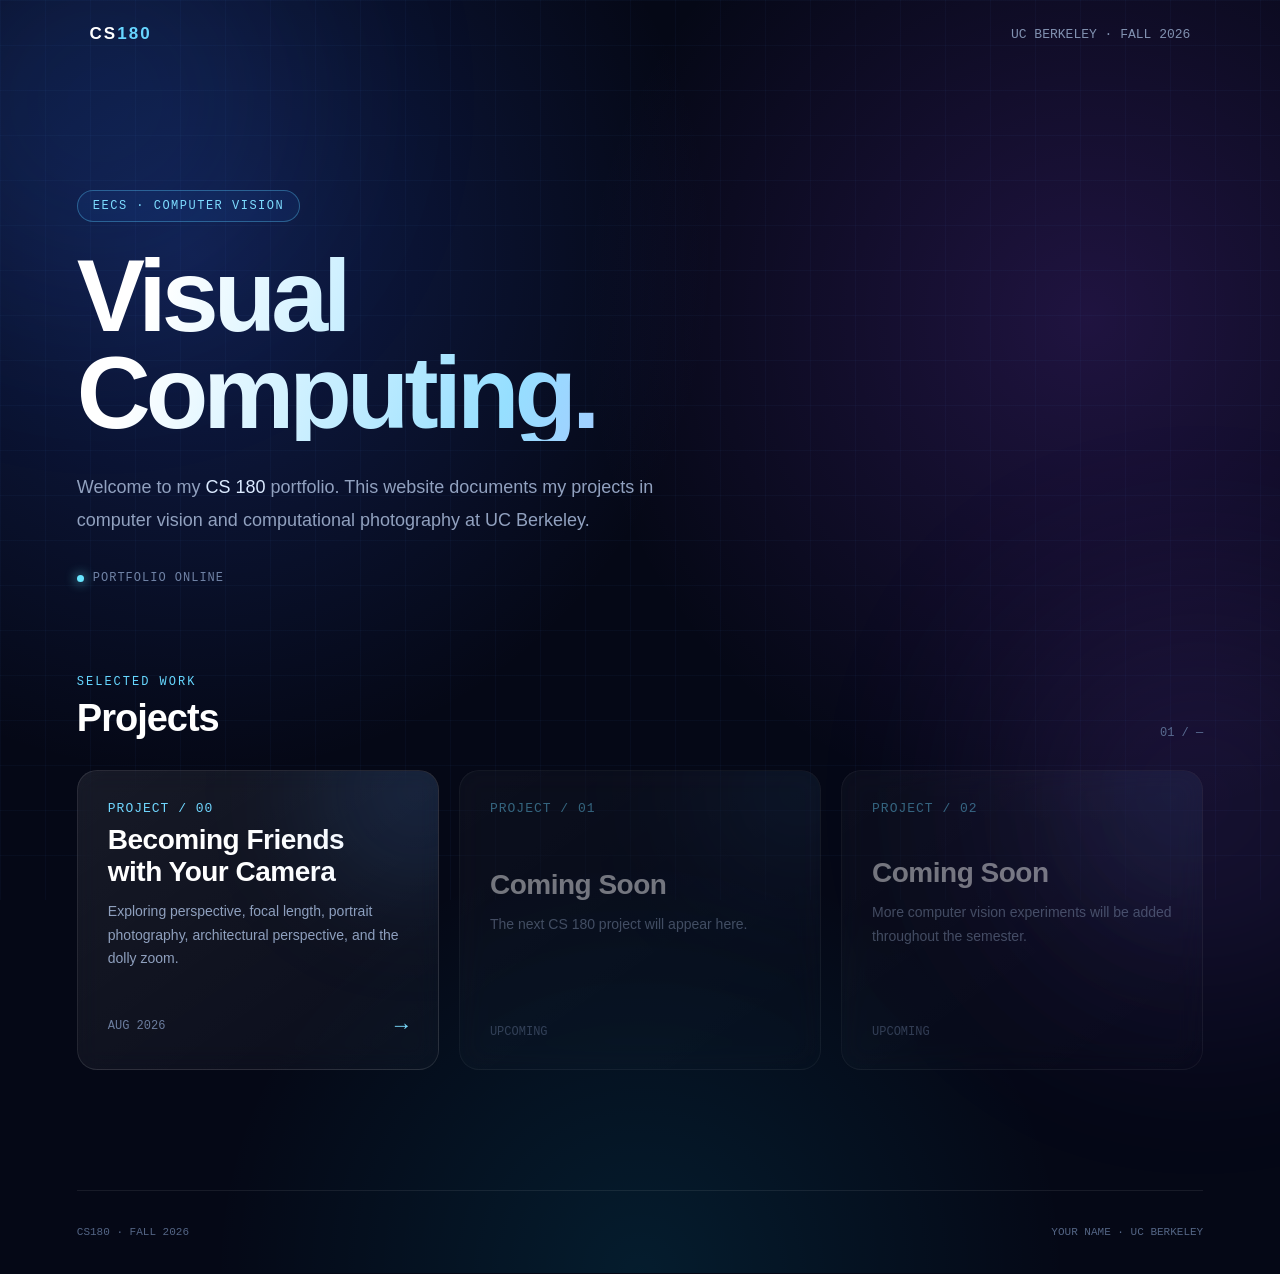
==== index.html @ 59c45356 "Add initial HTML structure for CS180 portfolio This file contains the complete HTML structure for th" ====
<!DOCTYPE html>
<html lang="en">

<head>
    <meta charset="UTF-8">
    <meta name="viewport" content="width=device-width, initial-scale=1.0">

    <title>CS180 Portfolio</title>

    <style>
        /* ===============================
           GLOBAL
        ================================ */

        * {
            margin: 0;
            padding: 0;
            box-sizing: border-box;
        }

        html {
            scroll-behavior: smooth;
        }

        body {
            min-height: 100vh;

            font-family: -apple-system, BlinkMacSystemFont,
                         "Segoe UI", Roboto, Helvetica, Arial, sans-serif;

            color: #ffffff;

            background:
                radial-gradient(
                    circle at 15% 20%,
                    rgba(53, 103, 255, 0.22),
                    transparent 35%
                ),
                radial-gradient(
                    circle at 85% 25%,
                    rgba(151, 71, 255, 0.18),
                    transparent 35%
                ),
                radial-gradient(
                    circle at 50% 100%,
                    rgba(0, 210, 255, 0.10),
                    transparent 30%
                ),
                #050816;

            overflow-x: hidden;
        }


        /* ===============================
           BACKGROUND GRID
        ================================ */

        body::before {
            content: "";

            position: fixed;
            inset: 0;

            background-image:
                linear-gradient(
                    rgba(100, 160, 255, 0.04) 1px,
                    transparent 1px
                ),
                linear-gradient(
                    90deg,
                    rgba(100, 160, 255, 0.04) 1px,
                    transparent 1px
                );

            background-size: 45px 45px;

            pointer-events: none;
            z-index: -2;
        }


        /* ===============================
           GLOW EFFECTS
        ================================ */

        .glow {
            position: fixed;

            width: 400px;
            height: 400px;

            border-radius: 50%;

            filter: blur(110px);

            opacity: 0.13;

            pointer-events: none;

            z-index: -1;
        }

        .glow-one {
            background: #367cff;

            top: -100px;
            left: -100px;

            animation: floatOne 8s ease-in-out infinite;
        }

        .glow-two {
            background: #9a56ff;

            right: -120px;
            bottom: -100px;

            animation: floatTwo 10s ease-in-out infinite;
        }

        @keyframes floatOne {
            0%, 100% {
                transform: translate(0, 0);
            }

            50% {
                transform: translate(60px, 50px);
            }
        }

        @keyframes floatTwo {
            0%, 100% {
                transform: translate(0, 0);
            }

            50% {
                transform: translate(-50px, -40px);
            }
        }


        /* ===============================
           NAVIGATION
        ================================ */

        nav {
            width: 100%;

            display: flex;
            justify-content: space-between;
            align-items: center;

            padding: 24px 7%;

            position: absolute;
            top: 0;
            left: 0;
        }

        .logo {
            font-size: 17px;

            font-weight: 700;

            letter-spacing: 2px;
        }

        .logo span {
            color: #67d6ff;
        }

        .semester {
            color: #8191b0;

            font-family: monospace;

            font-size: 13px;
        }


        /* ===============================
           HERO
        ================================ */

        .hero {
            width: 88%;

            max-width: 1200px;

            min-height: 75vh;

            margin: auto;

            display: flex;
            flex-direction: column;
            justify-content: center;

            padding-top: 100px;
        }

        .course-tag {
            width: fit-content;

            padding: 8px 15px;

            margin-bottom: 25px;

            border-radius: 100px;

            border:
                1px solid rgba(91, 206, 255, 0.35);

            background:
                rgba(43, 133, 255, 0.08);

            color: #7ddcff;

            font-family: monospace;

            font-size: 12px;

            letter-spacing: 1.5px;
        }

        h1 {
            max-width: 900px;

            font-size: clamp(58px, 8vw, 105px);

            line-height: 0.95;

            letter-spacing: -5px;

            margin-bottom: 30px;

            background:
                linear-gradient(
                    110deg,
                    #ffffff 10%,
                    #96dfff 50%,
                    #bfa1ff 90%
                );

            -webkit-background-clip: text;

            background-clip: text;

            color: transparent;
        }

        .hero-description {
            max-width: 650px;

            color: #91a1bf;

            font-size: 18px;

            line-height: 1.8;
        }

        .hero-description strong {
            color: #dbeaff;
            font-weight: 500;
        }


        /* ===============================
           STATUS
        ================================ */

        .status {
            display: flex;

            align-items: center;

            gap: 9px;

            margin-top: 35px;

            font-family: monospace;

            color: #7083a6;

            font-size: 12px;

            letter-spacing: 1px;
        }

        .status-dot {
            width: 7px;
            height: 7px;

            border-radius: 50%;

            background: #68e6ff;

            box-shadow:
                0 0 12px #68e6ff;
        }


        /* ===============================
           PROJECTS
        ================================ */

        .projects {
            width: 88%;

            max-width: 1200px;

            margin: 0 auto 120px;
        }

        .section-header {
            display: flex;

            justify-content: space-between;

            align-items: end;

            margin-bottom: 30px;
        }

        .section-label {
            color: #66d7ff;

            font-family: monospace;

            font-size: 12px;

            letter-spacing: 2px;

            margin-bottom: 8px;
        }

        .section-header h2 {
            font-size: 38px;

            letter-spacing: -1px;
        }

        .section-count {
            color: #596b90;

            font-family: monospace;

            font-size: 12px;
        }


        /* ===============================
           PROJECT CARD
        ================================ */

        .project-grid {
            display: grid;

            grid-template-columns:
                repeat(auto-fit, minmax(280px, 1fr));

            gap: 20px;
        }

        .project-card {
            position: relative;

            min-height: 300px;

            padding: 30px;

            display: flex;
            flex-direction: column;
            justify-content: space-between;

            text-decoration: none;

            color: white;

            border-radius: 20px;

            overflow: hidden;

            background:
                linear-gradient(
                    145deg,
                    rgba(255, 255, 255, 0.075),
                    rgba(255, 255, 255, 0.025)
                );

            border:
                1px solid rgba(255, 255, 255, 0.10);

            backdrop-filter: blur(12px);

            -webkit-backdrop-filter: blur(12px);

            transition:
                transform 0.35s ease,
                border-color 0.35s ease,
                box-shadow 0.35s ease;
        }

        .project-card::before {
            content: "";

            position: absolute;

            width: 200px;
            height: 200px;

            border-radius: 50%;

            background:
                rgba(74, 157, 255, 0.15);

            filter: blur(60px);

            top: -80px;
            right: -80px;

            transition: 0.4s;
        }

        .project-card:hover {
            transform: translateY(-8px);

            border-color:
                rgba(99, 212, 255, 0.45);

            box-shadow:
                0 25px 70px
                rgba(0, 78, 180, 0.18);
        }

        .project-card:hover::before {
            background:
                rgba(132, 93, 255, 0.22);
        }

        .project-number {
            font-family: monospace;

            color: #70d7ff;

            font-size: 13px;

            letter-spacing: 1px;
        }

        .project-content h3 {
            font-size: 28px;

            margin-bottom: 12px;

            letter-spacing: -0.5px;
        }

        .project-content p {
            color: #8fa0be;

            line-height: 1.7;

            font-size: 14px;
        }

        .project-footer {
            display: flex;

            justify-content: space-between;

            align-items: center;

            margin-top: 35px;

            font-family: monospace;

            font-size: 12px;

            color: #6b7d9e;
        }

        .arrow {
            color: #7bddff;

            font-size: 22px;

            transition: transform 0.3s ease;
        }

        .project-card:hover .arrow {
            transform: translateX(6px);
        }


        /* ===============================
           COMING SOON CARD
        ================================ */

        .coming-soon {
            opacity: 0.45;

            cursor: default;
        }

        .coming-soon:hover {
            transform: none;

            border-color:
                rgba(255,255,255,0.10);

            box-shadow: none;
        }


        /* ===============================
           FOOTER
        ================================ */

        footer {
            width: 88%;

            max-width: 1200px;

            margin: auto;

            padding: 35px 0;

            border-top:
                1px solid rgba(255,255,255,0.08);

            display: flex;

            justify-content: space-between;

            color: #546585;

            font-family: monospace;

            font-size: 11px;
        }


        /* ===============================
           RESPONSIVE
        ================================ */

        @media (max-width: 700px) {

            h1 {
                letter-spacing: -3px;
            }

            .hero {
                min-height: 70vh;
            }

            .semester {
                display: none;
            }

            .section-header {
                align-items: flex-start;

                flex-direction: column;

                gap: 10px;
            }

            footer {
                flex-direction: column;

                gap: 8px;
            }
        }

    </style>
</head>


<body>


    <!-- Background glow -->

    <div class="glow glow-one"></div>
    <div class="glow glow-two"></div>


    <!-- Navigation -->

    <nav>

        <div class="logo">
            CS<span>180</span>
        </div>

        <div class="semester">
            UC BERKELEY · FALL 2026
        </div>

    </nav>



    <!-- Hero -->

    <section class="hero">

        <div class="course-tag">
            EECS · COMPUTER VISION
        </div>

        <h1>
            Visual<br>
            Computing.
        </h1>

        <p class="hero-description">

            Welcome to my <strong>CS 180</strong> portfolio.

            This website documents my projects in
            computer vision and computational photography
            at UC Berkeley.

        </p>

        <div class="status">

            <span class="status-dot"></span>

            PORTFOLIO ONLINE

        </div>

    </section>



    <!-- Projects -->

    <section class="projects">

        <div class="section-header">

            <div>

                <div class="section-label">
                    SELECTED WORK
                </div>

                <h2>
                    Projects
                </h2>

            </div>

            <div class="section-count">
                01 / —
            </div>

        </div>


        <div class="project-grid">


            <!-- PROJECT 0 -->

            <a class="project-card"
               href="./0/index.html">

                <div class="project-number">
                    PROJECT / 00
                </div>

                <div class="project-content">

                    <h3>
                        Becoming Friends<br>
                        with Your Camera
                    </h3>

                    <p>
                        Exploring perspective, focal length,
                        portrait photography, architectural
                        perspective, and the dolly zoom.
                    </p>

                </div>

                <div class="project-footer">

                    <span>
                        AUG 2026
                    </span>

                    <span class="arrow">
                        →
                    </span>

                </div>

            </a>


            <!-- FUTURE PROJECT -->

            <div class="project-card coming-soon">

                <div class="project-number">
                    PROJECT / 01
                </div>

                <div class="project-content">

                    <h3>
                        Coming Soon
                    </h3>

                    <p>
                        The next CS 180 project will appear here.
                    </p>

                </div>

                <div class="project-footer">

                    <span>
                        UPCOMING
                    </span>

                </div>

            </div>


            <!-- FUTURE PROJECT -->

            <div class="project-card coming-soon">

                <div class="project-number">
                    PROJECT / 02
                </div>

                <div class="project-content">

                    <h3>
                        Coming Soon
                    </h3>

                    <p>
                        More computer vision experiments
                        will be added throughout the semester.
                    </p>

                </div>

                <div class="project-footer">

                    <span>
                        UPCOMING
                    </span>

                </div>

            </div>


        </div>

    </section>



    <!-- Footer -->

    <footer>

        <span>
            CS180 · FALL 2026
        </span>

        <span>
            YOUR NAME · UC BERKELEY
        </span>

    </footer>


</body>

</html>
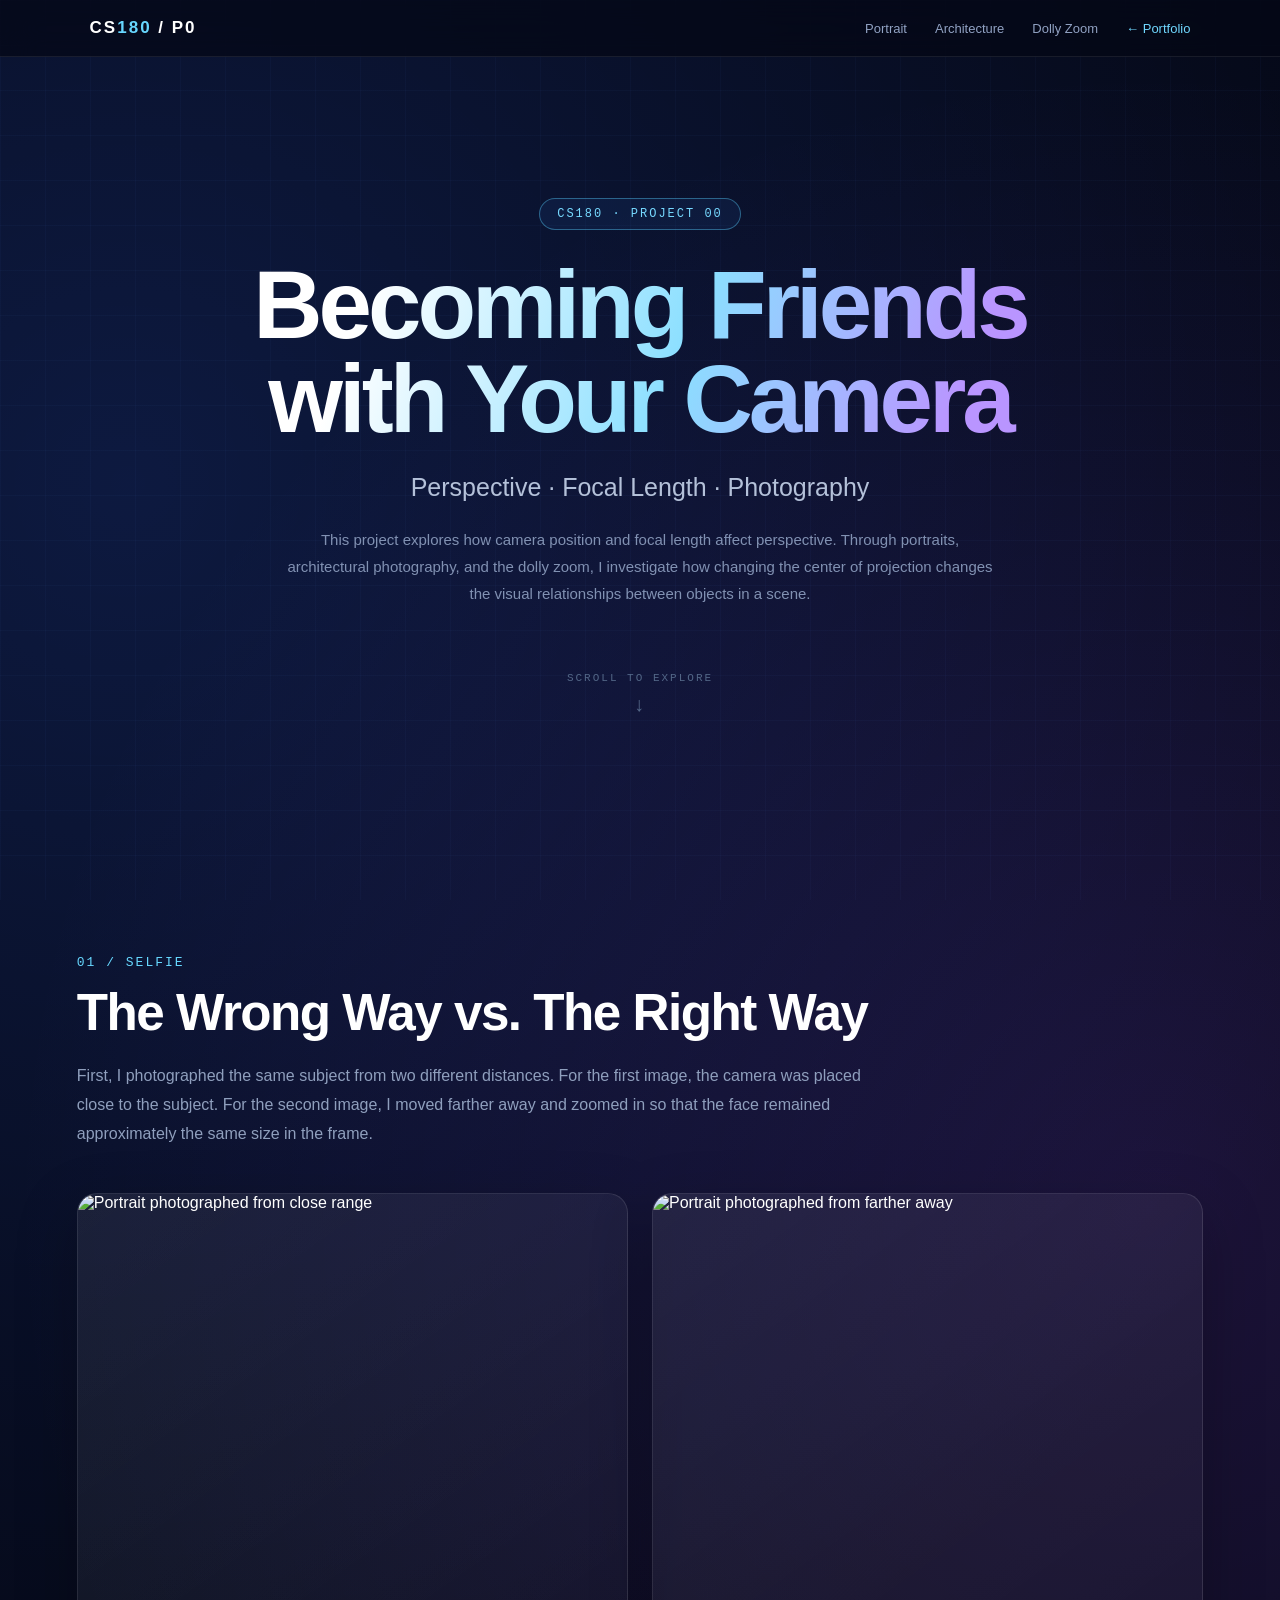
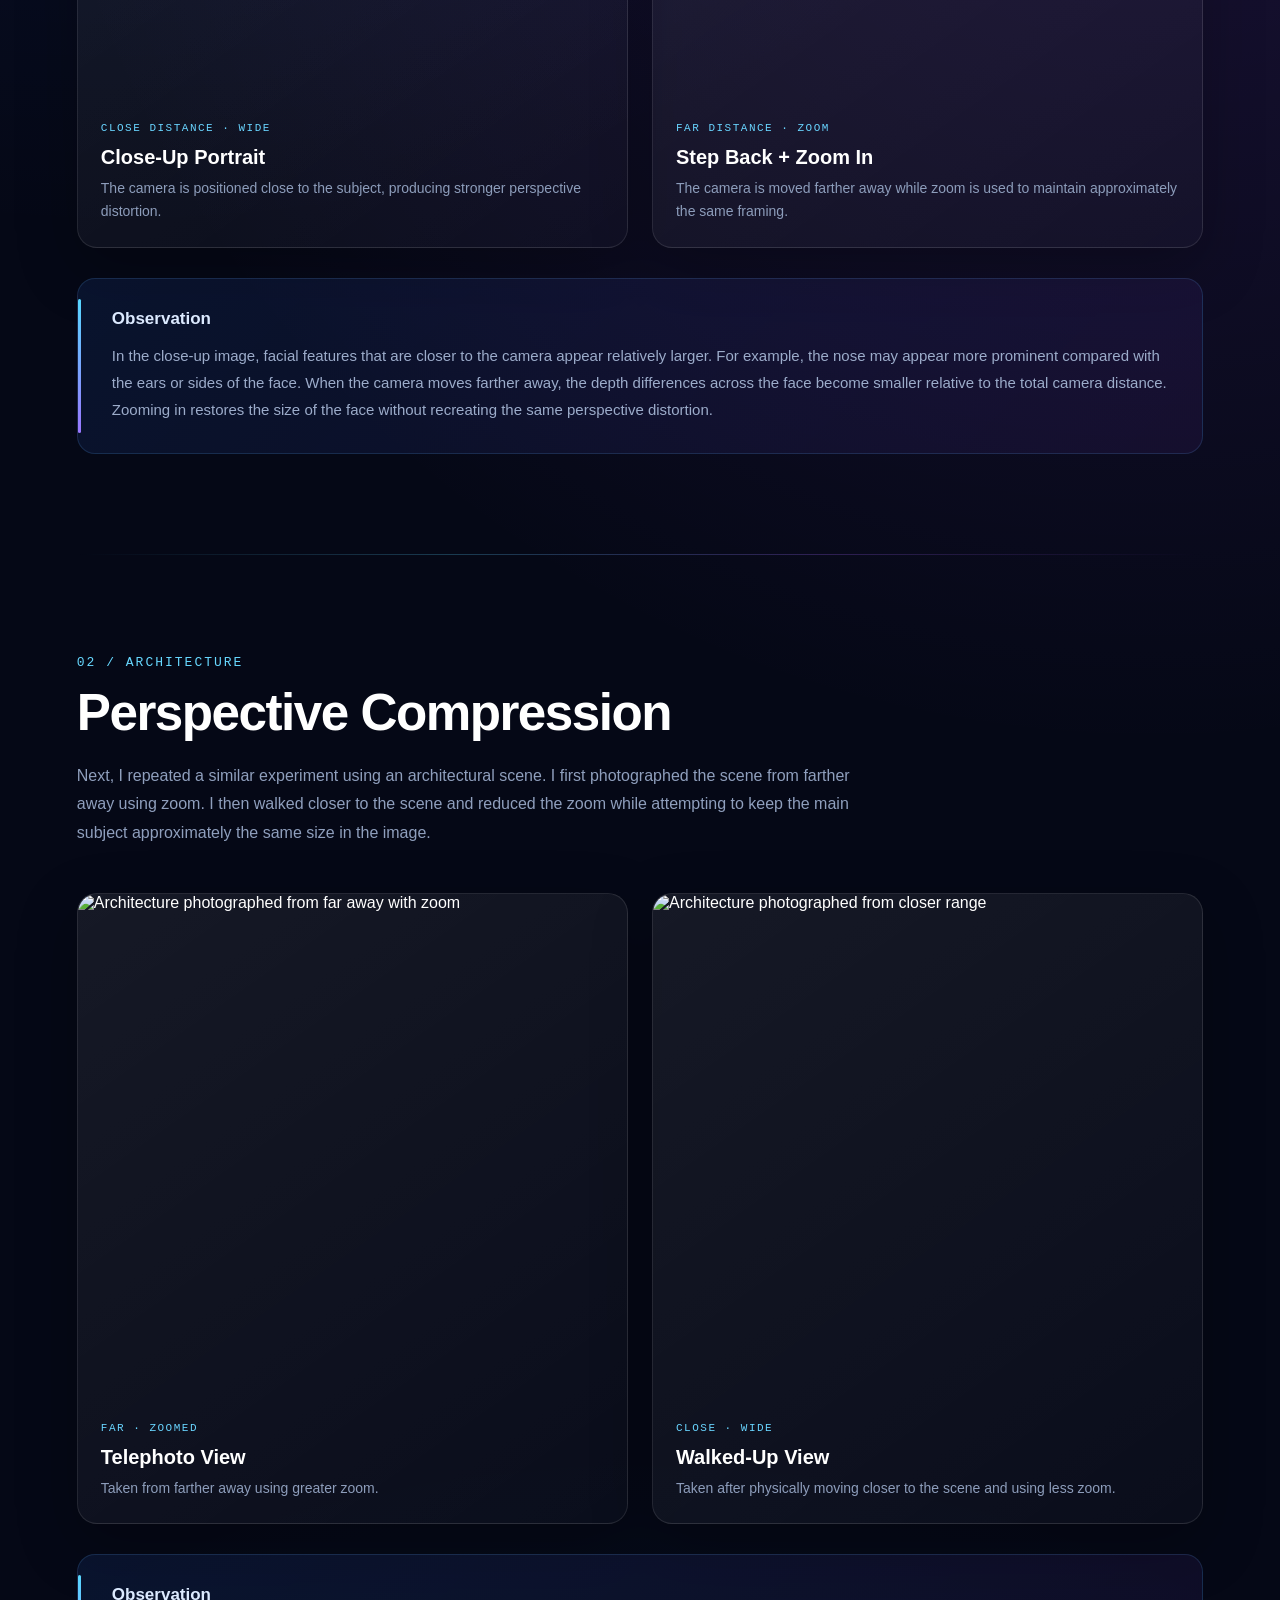
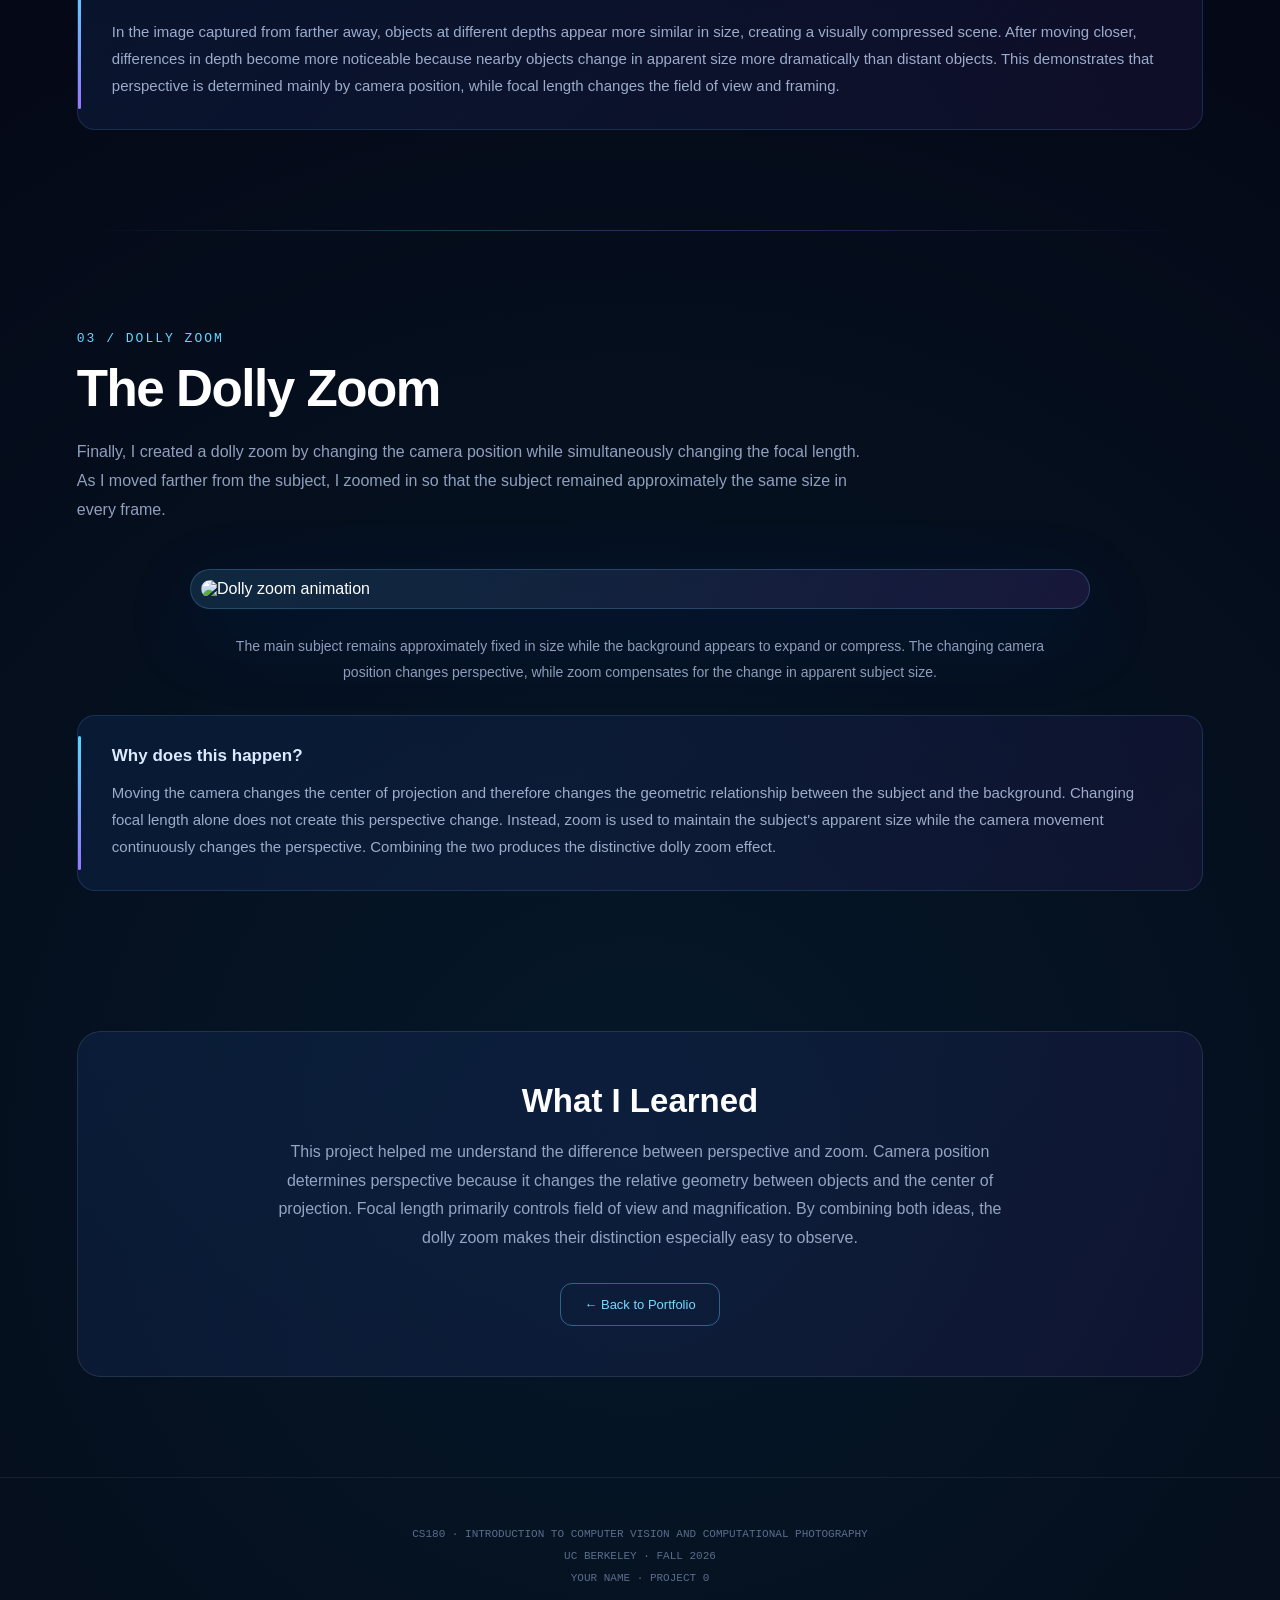
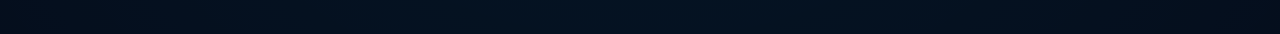
==== commit 10d8dafa: "Refactor index.html for improved layout and styles Updated the title and adjusted styles for navigat" ====
--- a/index.html
+++ b/index.html
@@ -4,14 +4,9 @@
 <head>
     <meta charset="UTF-8">
     <meta name="viewport" content="width=device-width, initial-scale=1.0">
-
-    <title>CS180 Portfolio</title>
+    <title>Project 0 | CS180</title>
 
     <style>
-        /* ===============================
-           GLOBAL
-        ================================ */
-
         * {
             margin: 0;
             padding: 0;
@@ -23,772 +18,1049 @@
         }
 
         body {
-            min-height: 100vh;
-
             font-family: -apple-system, BlinkMacSystemFont,
                          "Segoe UI", Roboto, Helvetica, Arial, sans-serif;
-
             color: #ffffff;
-
             background:
                 radial-gradient(
-                    circle at 15% 20%,
-                    rgba(53, 103, 255, 0.22),
-                    transparent 35%
+                    circle at 10% 10%,
+                    rgba(50, 105, 255, 0.18),
+                    transparent 30%
                 ),
                 radial-gradient(
-                    circle at 85% 25%,
-                    rgba(151, 71, 255, 0.18),
-                    transparent 35%
+                    circle at 90% 25%,
+                    rgba(160, 80, 255, 0.15),
+                    transparent 30%
                 ),
                 radial-gradient(
-                    circle at 50% 100%,
-                    rgba(0, 210, 255, 0.10),
+                    circle at 50% 90%,
+                    rgba(0, 210, 255, 0.08),
                     transparent 30%
                 ),
                 #050816;
-
+            min-height: 100vh;
             overflow-x: hidden;
         }
-
-
-        /* ===============================
-           BACKGROUND GRID
-        ================================ */
 
         body::before {
             content: "";
-
             position: fixed;
             inset: 0;
-
             background-image:
                 linear-gradient(
-                    rgba(100, 160, 255, 0.04) 1px,
+                    rgba(100, 150, 255, 0.035) 1px,
                     transparent 1px
                 ),
                 linear-gradient(
                     90deg,
-                    rgba(100, 160, 255, 0.04) 1px,
+                    rgba(100, 150, 255, 0.035) 1px,
                     transparent 1px
                 );
-
             background-size: 45px 45px;
-
             pointer-events: none;
-            z-index: -2;
-        }
-
-
-        /* ===============================
-           GLOW EFFECTS
-        ================================ */
-
-        .glow {
+            z-index: -1;
+        }
+
+        nav {
             position: fixed;
-
-            width: 400px;
-            height: 400px;
-
-            border-radius: 50%;
-
-            filter: blur(110px);
-
-            opacity: 0.13;
-
-            pointer-events: none;
-
-            z-index: -1;
-        }
-
-        .glow-one {
-            background: #367cff;
-
-            top: -100px;
-            left: -100px;
-
-            animation: floatOne 8s ease-in-out infinite;
-        }
-
-        .glow-two {
-            background: #9a56ff;
-
-            right: -120px;
-            bottom: -100px;
-
-            animation: floatTwo 10s ease-in-out infinite;
-        }
-
-        @keyframes floatOne {
-            0%, 100% {
-                transform: translate(0, 0);
-            }
-
-            50% {
-                transform: translate(60px, 50px);
-            }
-        }
-
-        @keyframes floatTwo {
-            0%, 100% {
-                transform: translate(0, 0);
-            }
-
-            50% {
-                transform: translate(-50px, -40px);
-            }
-        }
-
-
-        /* ===============================
-           NAVIGATION
-        ================================ */
-
-        nav {
+            top: 0;
+            left: 0;
             width: 100%;
-
+            padding: 18px 7%;
             display: flex;
             justify-content: space-between;
             align-items: center;
-
-            padding: 24px 7%;
-
-            position: absolute;
-            top: 0;
-            left: 0;
+            background: rgba(5, 8, 22, 0.72);
+            backdrop-filter: blur(18px);
+            -webkit-backdrop-filter: blur(18px);
+            border-bottom: 1px solid rgba(255, 255, 255, 0.08);
+            z-index: 1000;
         }
 
         .logo {
+            font-weight: 700;
             font-size: 17px;
-
-            font-weight: 700;
-
             letter-spacing: 2px;
         }
 
         .logo span {
-            color: #67d6ff;
-        }
-
-        .semester {
-            color: #8191b0;
-
+            color: #67d7ff;
+        }
+
+        nav ul {
+            list-style: none;
+            display: flex;
+            gap: 28px;
+        }
+
+        nav a {
+            text-decoration: none;
+            color: #91a2c3;
+            font-size: 13px;
+            transition: 0.3s;
+        }
+
+        nav a:hover {
+            color: #ffffff;
+            text-shadow: 0 0 10px rgba(100, 210, 255, 0.8);
+        }
+
+        .home-link {
+            color: #70d8ff !important;
+        }
+
+        .hero {
+            min-height: 95vh;
+            display: flex;
+            justify-content: center;
+            align-items: center;
+            text-align: center;
+            padding: 130px 25px 70px;
+        }
+
+        .hero-content {
+            max-width: 950px;
+        }
+
+        .project-tag {
+            display: inline-block;
+            padding: 8px 17px;
+            margin-bottom: 28px;
+            border: 1px solid rgba(90, 210, 255, 0.4);
+            border-radius: 100px;
+            background: rgba(60, 140, 255, 0.08);
+            color: #77d9ff;
             font-family: monospace;
-
-            font-size: 13px;
-        }
-
-
-        /* ===============================
-           HERO
-        ================================ */
-
-        .hero {
-            width: 88%;
-
-            max-width: 1200px;
-
-            min-height: 75vh;
-
-            margin: auto;
-
-            display: flex;
-            flex-direction: column;
-            justify-content: center;
-
-            padding-top: 100px;
-        }
-
-        .course-tag {
-            width: fit-content;
-
-            padding: 8px 15px;
-
-            margin-bottom: 25px;
-
-            border-radius: 100px;
-
-            border:
-                1px solid rgba(91, 206, 255, 0.35);
-
-            background:
-                rgba(43, 133, 255, 0.08);
-
-            color: #7ddcff;
-
-            font-family: monospace;
-
             font-size: 12px;
-
-            letter-spacing: 1.5px;
-        }
-
-        h1 {
-            max-width: 900px;
-
-            font-size: clamp(58px, 8vw, 105px);
-
-            line-height: 0.95;
-
-            letter-spacing: -5px;
-
-            margin-bottom: 30px;
-
+            letter-spacing: 2px;
+        }
+
+        .hero h1 {
+            font-size: clamp(50px, 7.5vw, 100px);
+            line-height: 0.98;
+            letter-spacing: -4px;
+            margin-bottom: 27px;
             background:
                 linear-gradient(
                     110deg,
-                    #ffffff 10%,
-                    #96dfff 50%,
-                    #bfa1ff 90%
+                    #ffffff 15%,
+                    #8bdfff 55%,
+                    #b995ff 90%
                 );
-
             -webkit-background-clip: text;
-
             background-clip: text;
-
             color: transparent;
         }
 
+        .hero-subtitle {
+            font-size: clamp(18px, 2vw, 25px);
+            color: #b4c1d9;
+            margin-bottom: 24px;
+        }
+
         .hero-description {
-            max-width: 650px;
-
-            color: #91a1bf;
-
-            font-size: 18px;
-
+            max-width: 720px;
+            margin: auto;
+            color: #8191b2;
             line-height: 1.8;
-        }
-
-        .hero-description strong {
-            color: #dbeaff;
-            font-weight: 500;
-        }
-
-
-        /* ===============================
-           STATUS
-        ================================ */
-
-        .status {
-            display: flex;
-
-            align-items: center;
-
-            gap: 9px;
-
-            margin-top: 35px;
-
+            font-size: 15px;
+        }
+
+        .scroll {
+            margin-top: 65px;
             font-family: monospace;
-
-            color: #7083a6;
-
-            font-size: 12px;
-
-            letter-spacing: 1px;
-        }
-
-        .status-dot {
-            width: 7px;
-            height: 7px;
-
-            border-radius: 50%;
-
-            background: #68e6ff;
-
-            box-shadow:
-                0 0 12px #68e6ff;
-        }
-
-
-        /* ===============================
-           PROJECTS
-        ================================ */
-
-        .projects {
+            font-size: 11px;
+            letter-spacing: 2px;
+            color: #536787;
+        }
+
+        .scroll-arrow {
+            margin-top: 10px;
+            font-size: 20px;
+            animation: bounce 1.8s infinite;
+        }
+
+        @keyframes bounce {
+            0%,
+            100% {
+                transform: translateY(0);
+            }
+
+            50% {
+                transform: translateY(8px);
+            }
+        }
+
+        main {
             width: 88%;
-
             max-width: 1200px;
-
-            margin: 0 auto 120px;
-        }
-
-        .section-header {
-            display: flex;
-
-            justify-content: space-between;
-
-            align-items: end;
-
-            margin-bottom: 30px;
-        }
-
-        .section-label {
-            color: #66d7ff;
-
+            margin: auto;
+        }
+
+        .part {
+            padding: 100px 0;
+        }
+
+        .part-number {
             font-family: monospace;
-
-            font-size: 12px;
-
+            color: #67d8ff;
+            font-size: 13px;
             letter-spacing: 2px;
-
-            margin-bottom: 8px;
-        }
-
-        .section-header h2 {
-            font-size: 38px;
-
-            letter-spacing: -1px;
-        }
-
-        .section-count {
-            color: #596b90;
-
-            font-family: monospace;
-
-            font-size: 12px;
-        }
-
-
-        /* ===============================
-           PROJECT CARD
-        ================================ */
-
-        .project-grid {
+            margin-bottom: 13px;
+        }
+
+        .part-title {
+            font-size: clamp(35px, 4vw, 52px);
+            letter-spacing: -1.5px;
+            margin-bottom: 20px;
+        }
+
+        .part-description {
+            max-width: 800px;
+            color: #8f9fbd;
+            line-height: 1.8;
+            margin-bottom: 45px;
+        }
+
+        .photo-grid {
             display: grid;
-
-            grid-template-columns:
-                repeat(auto-fit, minmax(280px, 1fr));
-
-            gap: 20px;
-        }
-
-        .project-card {
-            position: relative;
-
-            min-height: 300px;
-
-            padding: 30px;
-
-            display: flex;
-            flex-direction: column;
-            justify-content: space-between;
-
-            text-decoration: none;
-
-            color: white;
-
+            grid-template-columns: repeat(2, 1fr);
+            gap: 24px;
+        }
+
+        .photo-card {
             border-radius: 20px;
-
             overflow: hidden;
-
             background:
                 linear-gradient(
                     145deg,
-                    rgba(255, 255, 255, 0.075),
+                    rgba(255, 255, 255, 0.07),
                     rgba(255, 255, 255, 0.025)
                 );
-
-            border:
-                1px solid rgba(255, 255, 255, 0.10);
-
-            backdrop-filter: blur(12px);
-
-            -webkit-backdrop-filter: blur(12px);
-
+            border: 1px solid rgba(255, 255, 255, 0.1);
+            box-shadow: 0 20px 60px rgba(0, 0, 0, 0.25);
             transition:
                 transform 0.35s ease,
                 border-color 0.35s ease,
                 box-shadow 0.35s ease;
         }
 
-        .project-card::before {
+        .photo-card:hover {
+            transform: translateY(-7px);
+            border-color: rgba(90, 210, 255, 0.4);
+            box-shadow: 0 25px 70px rgba(30, 100, 220, 0.15);
+        }
+
+        .photo-card img {
+            display: block;
+            width: 100%;
+            height: 500px;
+            object-fit: cover;
+            transition: transform 0.45s ease;
+        }
+
+        .photo-card:hover img {
+            transform: scale(1.02);
+        }
+
+        .photo-info {
+            padding: 23px;
+        }
+
+        .photo-tag {
+            color: #69d5ff;
+            font-family: monospace;
+            font-size: 11px;
+            letter-spacing: 1.5px;
+        }
+
+        .photo-info h3 {
+            margin: 11px 0 8px;
+            font-size: 20px;
+        }
+
+        .photo-info p {
+            color: #8d9dbb;
+            font-size: 14px;
+            line-height: 1.65;
+        }
+
+        .observation {
+            position: relative;
+            margin-top: 30px;
+            padding: 30px 34px;
+            border-radius: 18px;
+            overflow: hidden;
+            background:
+                linear-gradient(
+                    135deg,
+                    rgba(44, 120, 255, 0.10),
+                    rgba(157, 70, 255, 0.07)
+                );
+            border: 1px solid rgba(100, 180, 255, 0.16);
+        }
+
+        .observation::before {
             content: "";
-
             position: absolute;
-
-            width: 200px;
-            height: 200px;
-
-            border-radius: 50%;
-
+            left: 0;
+            top: 20px;
+            bottom: 20px;
+            width: 3px;
+            border-radius: 4px;
             background:
-                rgba(74, 157, 255, 0.15);
-
-            filter: blur(60px);
-
-            top: -80px;
-            right: -80px;
-
-            transition: 0.4s;
-        }
-
-        .project-card:hover {
-            transform: translateY(-8px);
-
-            border-color:
-                rgba(99, 212, 255, 0.45);
-
-            box-shadow:
-                0 25px 70px
-                rgba(0, 78, 180, 0.18);
-        }
-
-        .project-card:hover::before {
+                linear-gradient(
+                    #57d8ff,
+                    #9a76ff
+                );
+        }
+
+        .observation h3 {
+            font-size: 17px;
+            margin-bottom: 13px;
+            color: #dceaff;
+        }
+
+        .observation p {
+            color: #9cacca;
+            font-size: 15px;
+            line-height: 1.8;
+        }
+
+        .dolly-wrapper {
+            max-width: 900px;
+            margin: auto;
+            padding: 10px;
+            border-radius: 24px;
             background:
-                rgba(132, 93, 255, 0.22);
-        }
-
-        .project-number {
+                linear-gradient(
+                    135deg,
+                    rgba(70, 190, 255, 0.15),
+                    rgba(160, 80, 255, 0.12)
+                );
+            border: 1px solid rgba(110, 200, 255, 0.22);
+            box-shadow: 0 25px 80px rgba(0, 70, 180, 0.15);
+        }
+
+        .dolly-wrapper img {
+            display: block;
+            width: 100%;
+            border-radius: 16px;
+        }
+
+        .dolly-caption {
+            max-width: 850px;
+            margin: 25px auto 0;
+            text-align: center;
+            color: #8d9dbb;
+            font-size: 14px;
+            line-height: 1.8;
+        }
+
+        .divider {
+            height: 1px;
+            width: 100%;
+            background:
+                linear-gradient(
+                    90deg,
+                    transparent,
+                    rgba(90, 210, 255, 0.25),
+                    rgba(160, 100, 255, 0.25),
+                    transparent
+                );
+        }
+
+        .final-card {
+            margin: 40px 0 100px;
+            padding: 50px;
+            border-radius: 24px;
+            text-align: center;
+            background:
+                linear-gradient(
+                    135deg,
+                    rgba(50, 120, 255, 0.1),
+                    rgba(140, 70, 255, 0.08)
+                );
+            border: 1px solid rgba(255, 255, 255, 0.1);
+        }
+
+        .final-card h2 {
+            font-size: 33px;
+            margin-bottom: 18px;
+        }
+
+        .final-card p {
+            max-width: 760px;
+            margin: auto;
+            color: #94a4c2;
+            line-height: 1.8;
+        }
+
+        .back-button {
+            display: inline-block;
+            margin-top: 30px;
+            padding: 13px 23px;
+            border-radius: 12px;
+            border: 1px solid rgba(100, 210, 255, 0.4);
+            color: #76d9ff;
+            text-decoration: none;
+            font-size: 13px;
+            transition: 0.3s;
+        }
+
+        .back-button:hover {
+            color: #050816;
+            background: #76d9ff;
+            box-shadow: 0 0 30px rgba(100, 210, 255, 0.35);
+        }
+
+        footer {
+            padding: 45px 20px;
+            text-align: center;
+            border-top: 1px solid rgba(255, 255, 255, 0.07);
+            color: #5c6c8c;
             font-family: monospace;
-
-            color: #70d7ff;
-
-            font-size: 13px;
-
-            letter-spacing: 1px;
-        }
-
-        .project-content h3 {
-            font-size: 28px;
-
-            margin-bottom: 12px;
-
-            letter-spacing: -0.5px;
-        }
-
-        .project-content p {
-            color: #8fa0be;
-
-            line-height: 1.7;
-
-            font-size: 14px;
-        }
-
-        .project-footer {
-            display: flex;
-
-            justify-content: space-between;
-
-            align-items: center;
-
-            margin-top: 35px;
-
-            font-family: monospace;
-
-            font-size: 12px;
-
-            color: #6b7d9e;
-        }
-
-        .arrow {
-            color: #7bddff;
-
-            font-size: 22px;
-
-            transition: transform 0.3s ease;
-        }
-
-        .project-card:hover .arrow {
-            transform: translateX(6px);
-        }
-
-
-        /* ===============================
-           COMING SOON CARD
-        ================================ */
-
-        .coming-soon {
-            opacity: 0.45;
-
-            cursor: default;
-        }
-
-        .coming-soon:hover {
-            transform: none;
-
-            border-color:
-                rgba(255,255,255,0.10);
-
-            box-shadow: none;
-        }
-
-
-        /* ===============================
-           FOOTER
-        ================================ */
-
-        footer {
-            width: 88%;
-
-            max-width: 1200px;
-
-            margin: auto;
-
-            padding: 35px 0;
-
-            border-top:
-                1px solid rgba(255,255,255,0.08);
-
-            display: flex;
-
-            justify-content: space-between;
-
-            color: #546585;
-
-            font-family: monospace;
-
             font-size: 11px;
-        }
-
-
-        /* ===============================
-           RESPONSIVE
-        ================================ */
-
-        @media (max-width: 700px) {
-
-            h1 {
-                letter-spacing: -3px;
+            line-height: 2;
+        }
+
+        @media (max-width: 760px) {
+            nav ul {
+                display: none;
+            }
+
+            .photo-grid {
+                grid-template-columns: 1fr;
+            }
+
+            .photo-card img {
+                height: auto;
+            }
+
+            .hero h1 {
+                letter-spacing: -2px;
+            }
+
+            main {
+                width: 91%;
+            }
+
+            .part {
+                padding: 75px 0;
+            }
+
+            .final-card {
+                padding: 35px 22px;
+            }
+        }
+
+        @media print {
+
+            @page {
+                size: Letter;
+                margin: 0.55in;
+            }
+
+            html,
+            body {
+                background: white !important;
+                color: black !important;
+                width: 100% !important;
+                height: auto !important;
+                overflow: visible !important;
+            }
+
+            body::before {
+                display: none !important;
+            }
+
+            img {
+                display: block !important;
+                visibility: visible !important;
+                opacity: 1 !important;
+                width: 100% !important;
+                max-width: 100% !important;
+                height: auto !important;
+                object-fit: contain !important;
+                break-inside: avoid !important;
+                page-break-inside: avoid !important;
+            }
+
+            nav,
+            .scroll,
+            .back-button {
+                display: none !important;
             }
 
             .hero {
-                min-height: 70vh;
-            }
-
-            .semester {
-                display: none;
-            }
-
-            .section-header {
-                align-items: flex-start;
-
-                flex-direction: column;
-
-                gap: 10px;
+                min-height: auto !important;
+                padding: 30px 10px 40px !important;
+                break-after: avoid !important;
+                page-break-after: avoid !important;
+            }
+
+            .hero h1 {
+                color: black !important;
+                background: none !important;
+                -webkit-background-clip: initial !important;
+                background-clip: initial !important;
+                -webkit-text-fill-color: black !important;
+                font-size: 46px !important;
+                line-height: 1.05 !important;
+                letter-spacing: -2px !important;
+            }
+
+            .project-tag {
+                color: #333 !important;
+                background: white !important;
+                border: 1px solid #bbb !important;
+            }
+
+            .hero-subtitle {
+                color: #333 !important;
+            }
+
+            .hero-description {
+                color: #444 !important;
+            }
+
+            main {
+                width: 100% !important;
+                max-width: none !important;
+                margin: 0 !important;
+            }
+
+            .part {
+                padding: 35px 0 !important;
+            }
+
+            .part-number {
+                color: #245b8f !important;
+            }
+
+            .part-title {
+                color: black !important;
+                font-size: 30px !important;
+                break-after: avoid !important;
+                page-break-after: avoid !important;
+            }
+
+            .part-description {
+                color: #333 !important;
+                margin-bottom: 24px !important;
+            }
+
+            .photo-grid {
+                display: block !important;
+                width: 100% !important;
+            }
+
+            .photo-card {
+                display: block !important;
+                width: 100% !important;
+                margin: 0 0 30px !important;
+                background: white !important;
+                border: 1px solid #ccc !important;
+                box-shadow: none !important;
+                overflow: visible !important;
+                transform: none !important;
+                break-inside: avoid !important;
+                page-break-inside: avoid !important;
+            }
+
+            .photo-card:hover {
+                transform: none !important;
+                box-shadow: none !important;
+            }
+
+            .photo-card img {
+                display: block !important;
+                width: 100% !important;
+                max-width: 100% !important;
+                height: auto !important;
+                object-fit: contain !important;
+                transform: none !important;
+                visibility: visible !important;
+                opacity: 1 !important;
+                break-inside: avoid !important;
+                page-break-inside: avoid !important;
+            }
+
+            .photo-info {
+                padding: 16px 18px !important;
+            }
+
+            .photo-tag {
+                color: #245b8f !important;
+            }
+
+            .photo-info h3 {
+                color: black !important;
+            }
+
+            .photo-info p {
+                color: #333 !important;
+            }
+
+            .observation {
+                display: block !important;
+                background: white !important;
+                border: 1px solid #ccc !important;
+                box-shadow: none !important;
+                overflow: visible !important;
+                margin-top: 20px !important;
+                break-inside: avoid !important;
+                page-break-inside: avoid !important;
+            }
+
+            .observation::before {
+                display: none !important;
+            }
+
+            .observation h3 {
+                color: black !important;
+            }
+
+            .observation p {
+                color: #333 !important;
+            }
+
+            .dolly-wrapper {
+                display: block !important;
+                width: 100% !important;
+                max-width: 100% !important;
+                background: white !important;
+                border: 1px solid #ccc !important;
+                box-shadow: none !important;
+                overflow: visible !important;
+                padding: 5px !important;
+                break-inside: avoid !important;
+                page-break-inside: avoid !important;
+            }
+
+            .dolly-wrapper img {
+                display: block !important;
+                width: 100% !important;
+                max-width: 100% !important;
+                height: auto !important;
+                object-fit: contain !important;
+                visibility: visible !important;
+                opacity: 1 !important;
+                break-inside: avoid !important;
+                page-break-inside: avoid !important;
+            }
+
+            .dolly-caption {
+                color: #333 !important;
+            }
+
+            .divider {
+                background: #ccc !important;
+                height: 1px !important;
+            }
+
+            .final-card {
+                background: white !important;
+                border: 1px solid #ccc !important;
+                box-shadow: none !important;
+                color: black !important;
+                margin: 30px 0 20px !important;
+                padding: 30px !important;
+                break-inside: avoid !important;
+                page-break-inside: avoid !important;
+            }
+
+            .final-card h2 {
+                color: black !important;
+            }
+
+            .final-card p {
+                color: #333 !important;
             }
 
             footer {
-                flex-direction: column;
-
-                gap: 8px;
+                color: #555 !important;
+                border-top: 1px solid #ccc !important;
+                padding: 25px 10px !important;
+            }
+
+            * {
+                -webkit-print-color-adjust: exact !important;
+                print-color-adjust: exact !important;
+            }
+
+            h1,
+            h2,
+            h3,
+            p {
+                orphans: 3;
+                widows: 3;
             }
         }
 
     </style>
 </head>
 
-
 <body>
 
-
-    <!-- Background glow -->
-
-    <div class="glow glow-one"></div>
-    <div class="glow glow-two"></div>
-
-
-    <!-- Navigation -->
-
     <nav>
 
         <div class="logo">
-            CS<span>180</span>
+            CS<span>180</span> / P0
         </div>
 
-        <div class="semester">
+        <ul>
+
+            <li>
+                <a href="#part1">
+                    Portrait
+                </a>
+            </li>
+
+            <li>
+                <a href="#part2">
+                    Architecture
+                </a>
+            </li>
+
+            <li>
+                <a href="#part3">
+                    Dolly Zoom
+                </a>
+            </li>
+
+            <li>
+                <a class="home-link" href="../index.html">
+                    ← Portfolio
+                </a>
+            </li>
+
+        </ul>
+
+    </nav>
+
+    <header class="hero">
+
+        <div class="hero-content">
+
+            <div class="project-tag">
+                CS180 · PROJECT 00
+            </div>
+
+            <h1>
+                Becoming Friends<br>
+                with Your Camera
+            </h1>
+
+            <p class="hero-subtitle">
+                Perspective · Focal Length · Photography
+            </p>
+
+            <p class="hero-description">
+                This project explores how camera position and focal length affect
+                perspective. Through portraits, architectural photography, and the
+                dolly zoom, I investigate how changing the center of projection
+                changes the visual relationships between objects in a scene.
+            </p>
+
+            <div class="scroll">
+
+                SCROLL TO EXPLORE
+
+                <div class="scroll-arrow">
+                    ↓
+                </div>
+
+            </div>
+
+        </div>
+
+    </header>
+
+    <main>
+
+        <section class="part" id="part1">
+
+            <div class="part-number">
+                01 / SELFIE
+            </div>
+
+            <h2 class="part-title">
+                The Wrong Way vs. The Right Way
+            </h2>
+
+            <p class="part-description">
+                First, I photographed the same subject from two different
+                distances. For the first image, the camera was placed close to
+                the subject. For the second image, I moved farther away and
+                zoomed in so that the face remained approximately the same size
+                in the frame.
+            </p>
+
+            <div class="photo-grid">
+
+                <div class="photo-card">
+
+                    <img
+                        src="./media/selfie_close.jpg"
+                        alt="Portrait photographed from close range">
+
+                    <div class="photo-info">
+
+                        <span class="photo-tag">
+                            CLOSE DISTANCE · WIDE
+                        </span>
+
+                        <h3>
+                            Close-Up Portrait
+                        </h3>
+
+                        <p>
+                            The camera is positioned close to the subject,
+                            producing stronger perspective distortion.
+                        </p>
+
+                    </div>
+
+                </div>
+
+                <div class="photo-card">
+
+                    <img
+                        src="./media/selfie_zoom.jpg"
+                        alt="Portrait photographed from farther away">
+
+                    <div class="photo-info">
+
+                        <span class="photo-tag">
+                            FAR DISTANCE · ZOOM
+                        </span>
+
+                        <h3>
+                            Step Back + Zoom In
+                        </h3>
+
+                        <p>
+                            The camera is moved farther away while zoom is
+                            used to maintain approximately the same framing.
+                        </p>
+
+                    </div>
+
+                </div>
+
+            </div>
+
+            <div class="observation">
+
+                <h3>
+                    Observation
+                </h3>
+
+                <p>
+                    In the close-up image, facial features that are closer to
+                    the camera appear relatively larger. For example, the nose
+                    may appear more prominent compared with the ears or sides
+                    of the face. When the camera moves farther away, the depth
+                    differences across the face become smaller relative to the
+                    total camera distance. Zooming in restores the size of the
+                    face without recreating the same perspective distortion.
+                </p>
+
+            </div>
+
+        </section>
+
+        <div class="divider"></div>
+
+        <section class="part" id="part2">
+
+            <div class="part-number">
+                02 / ARCHITECTURE
+            </div>
+
+            <h2 class="part-title">
+                Perspective Compression
+            </h2>
+
+            <p class="part-description">
+                Next, I repeated a similar experiment using an architectural
+                scene. I first photographed the scene from farther away using
+                zoom. I then walked closer to the scene and reduced the zoom
+                while attempting to keep the main subject approximately the
+                same size in the image.
+            </p>
+
+            <div class="photo-grid">
+
+                <div class="photo-card">
+
+                    <img
+                        src="./media/architecture_zoom.jpg"
+                        alt="Architecture photographed from far away with zoom">
+
+                    <div class="photo-info">
+
+                        <span class="photo-tag">
+                            FAR · ZOOMED
+                        </span>
+
+                        <h3>
+                            Telephoto View
+                        </h3>
+
+                        <p>
+                            Taken from farther away using greater zoom.
+                        </p>
+
+                    </div>
+
+                </div>
+
+                <div class="photo-card">
+
+                    <img
+                        src="./media/architecture_close.jpg"
+                        alt="Architecture photographed from closer range">
+
+                    <div class="photo-info">
+
+                        <span class="photo-tag">
+                            CLOSE · WIDE
+                        </span>
+
+                        <h3>
+                            Walked-Up View
+                        </h3>
+
+                        <p>
+                            Taken after physically moving closer to the scene
+                            and using less zoom.
+                        </p>
+
+                    </div>
+
+                </div>
+
+            </div>
+
+            <div class="observation">
+
+                <h3>
+                    Observation
+                </h3>
+
+                <p>
+                    In the image captured from farther away, objects at
+                    different depths appear more similar in size, creating a
+                    visually compressed scene. After moving closer, differences
+                    in depth become more noticeable because nearby objects
+                    change in apparent size more dramatically than distant
+                    objects. This demonstrates that perspective is determined
+                    mainly by camera position, while focal length changes the
+                    field of view and framing.
+                </p>
+
+            </div>
+
+        </section>
+
+        <div class="divider"></div>
+
+        <section class="part" id="part3">
+
+            <div class="part-number">
+                03 / DOLLY ZOOM
+            </div>
+
+            <h2 class="part-title">
+                The Dolly Zoom
+            </h2>
+
+            <p class="part-description">
+                Finally, I created a dolly zoom by changing the camera position
+                while simultaneously changing the focal length. As I moved
+                farther from the subject, I zoomed in so that the subject
+                remained approximately the same size in every frame.
+            </p>
+
+            <div class="dolly-wrapper">
+
+                <img
+                    src="./media/dolly_zoom.gif"
+                    alt="Dolly zoom animation">
+
+            </div>
+
+            <p class="dolly-caption">
+                The main subject remains approximately fixed in size while the
+                background appears to expand or compress. The changing camera
+                position changes perspective, while zoom compensates for the
+                change in apparent subject size.
+            </p>
+
+            <div class="observation">
+
+                <h3>
+                    Why does this happen?
+                </h3>
+
+                <p>
+                    Moving the camera changes the center of projection and
+                    therefore changes the geometric relationship between the
+                    subject and the background. Changing focal length alone
+                    does not create this perspective change. Instead, zoom is
+                    used to maintain the subject's apparent size while the
+                    camera movement continuously changes the perspective.
+                    Combining the two produces the distinctive dolly zoom
+                    effect.
+                </p>
+
+            </div>
+
+        </section>
+
+        <section class="final-card">
+
+            <h2>
+                What I Learned
+            </h2>
+
+            <p>
+                This project helped me understand the difference between
+                perspective and zoom. Camera position determines perspective
+                because it changes the relative geometry between objects and
+                the center of projection. Focal length primarily controls field
+                of view and magnification. By combining both ideas, the dolly
+                zoom makes their distinction especially easy to observe.
+            </p>
+
+            <a
+                class="back-button"
+                href="../index.html">
+                ← Back to Portfolio
+            </a>
+
+        </section>
+
+    </main>
+
+    <footer>
+
+        <div>
+            CS180 · INTRODUCTION TO COMPUTER VISION AND COMPUTATIONAL PHOTOGRAPHY
+        </div>
+
+        <div>
             UC BERKELEY · FALL 2026
         </div>
 
-    </nav>
-
-
-
-    <!-- Hero -->
-
-    <section class="hero">
-
-        <div class="course-tag">
-            EECS · COMPUTER VISION
+        <div>
+            YOUR NAME · PROJECT 0
         </div>
 
-        <h1>
-            Visual<br>
-            Computing.
-        </h1>
-
-        <p class="hero-description">
-
-            Welcome to my <strong>CS 180</strong> portfolio.
-
-            This website documents my projects in
-            computer vision and computational photography
-            at UC Berkeley.
-
-        </p>
-
-        <div class="status">
-
-            <span class="status-dot"></span>
-
-            PORTFOLIO ONLINE
-
-        </div>
-
-    </section>
-
-
-
-    <!-- Projects -->
-
-    <section class="projects">
-
-        <div class="section-header">
-
-            <div>
-
-                <div class="section-label">
-                    SELECTED WORK
-                </div>
-
-                <h2>
-                    Projects
-                </h2>
-
-            </div>
-
-            <div class="section-count">
-                01 / —
-            </div>
-
-        </div>
-
-
-        <div class="project-grid">
-
-
-            <!-- PROJECT 0 -->
-
-            <a class="project-card"
-               href="./0/index.html">
-
-                <div class="project-number">
-                    PROJECT / 00
-                </div>
-
-                <div class="project-content">
-
-                    <h3>
-                        Becoming Friends<br>
-                        with Your Camera
-                    </h3>
-
-                    <p>
-                        Exploring perspective, focal length,
-                        portrait photography, architectural
-                        perspective, and the dolly zoom.
-                    </p>
-
-                </div>
-
-                <div class="project-footer">
-
-                    <span>
-                        AUG 2026
-                    </span>
-
-                    <span class="arrow">
-                        →
-                    </span>
-
-                </div>
-
-            </a>
-
-
-            <!-- FUTURE PROJECT -->
-
-            <div class="project-card coming-soon">
-
-                <div class="project-number">
-                    PROJECT / 01
-                </div>
-
-                <div class="project-content">
-
-                    <h3>
-                        Coming Soon
-                    </h3>
-
-                    <p>
-                        The next CS 180 project will appear here.
-                    </p>
-
-                </div>
-
-                <div class="project-footer">
-
-                    <span>
-                        UPCOMING
-                    </span>
-
-                </div>
-
-            </div>
-
-
-            <!-- FUTURE PROJECT -->
-
-            <div class="project-card coming-soon">
-
-                <div class="project-number">
-                    PROJECT / 02
-                </div>
-
-                <div class="project-content">
-
-                    <h3>
-                        Coming Soon
-                    </h3>
-
-                    <p>
-                        More computer vision experiments
-                        will be added throughout the semester.
-                    </p>
-
-                </div>
-
-                <div class="project-footer">
-
-                    <span>
-                        UPCOMING
-                    </span>
-
-                </div>
-
-            </div>
-
-
-        </div>
-
-    </section>
-
-
-
-    <!-- Footer -->
-
-    <footer>
-
-        <span>
-            CS180 · FALL 2026
-        </span>
-
-        <span>
-            YOUR NAME · UC BERKELEY
-        </span>
-
     </footer>
 
-
 </body>
 
 </html>
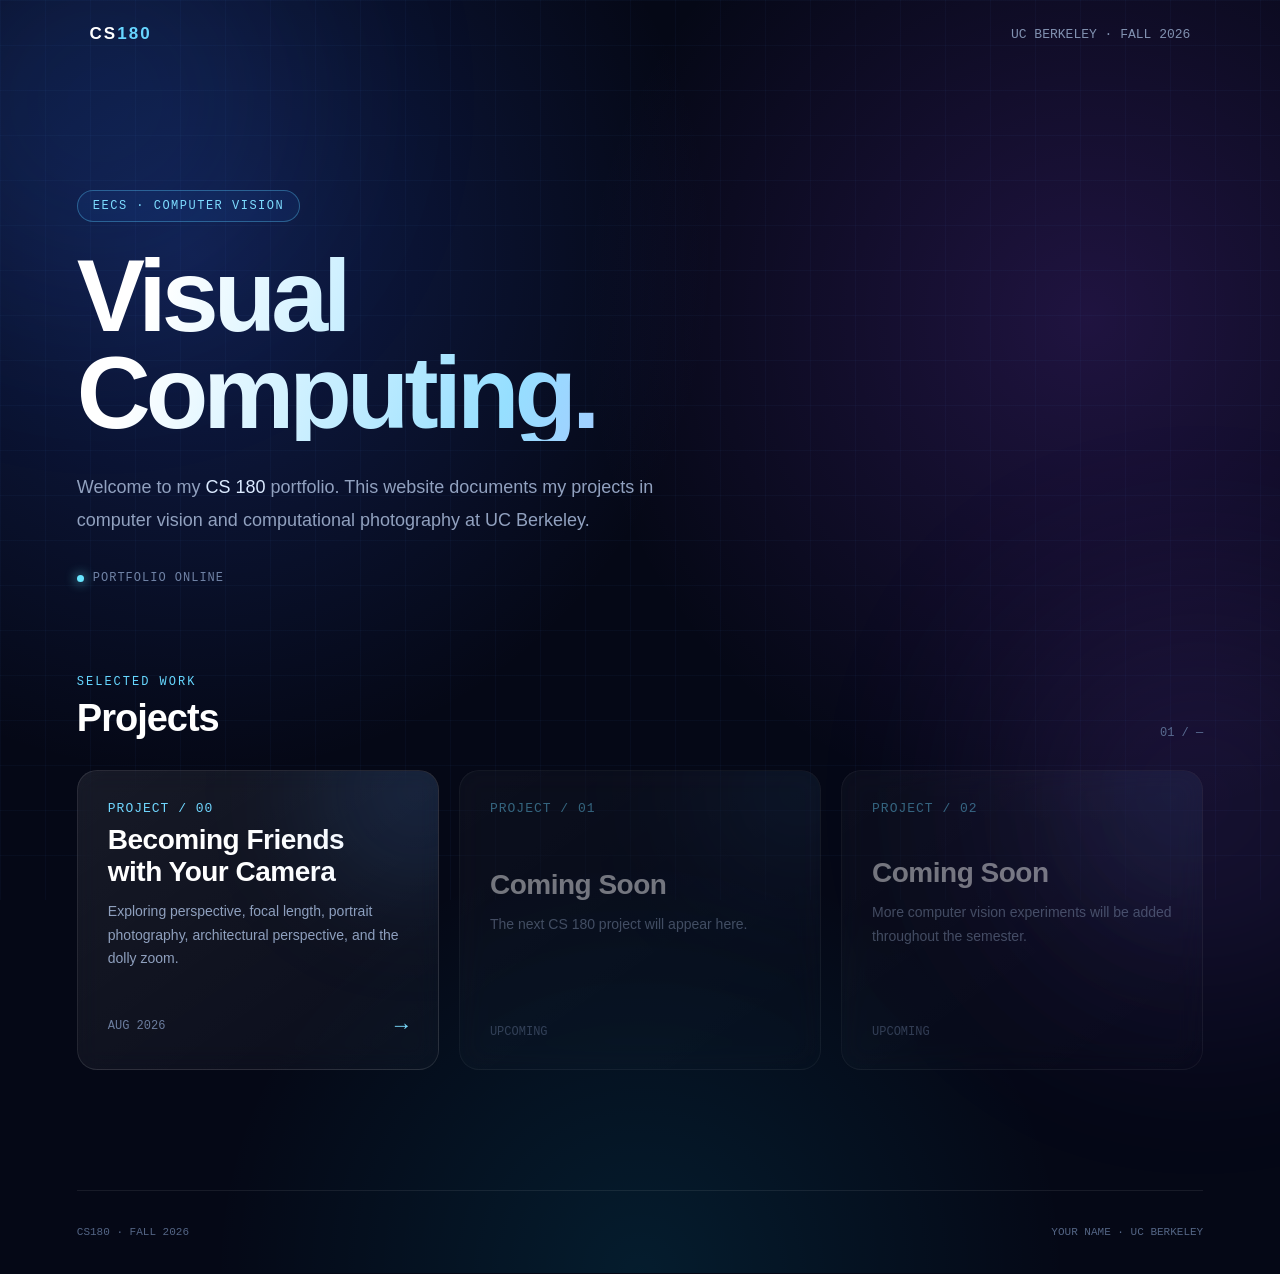
==== commit eccbb39c: "Revise index.html for project updates and styling Updated the title and various sections of the HTML" ====
--- a/index.html
+++ b/index.html
@@ -4,9 +4,14 @@
 <head>
     <meta charset="UTF-8">
     <meta name="viewport" content="width=device-width, initial-scale=1.0">
-    <title>Project 0 | CS180</title>
+
+    <title>CS180 Portfolio</title>
 
     <style>
+        /* ===============================
+           GLOBAL
+        ================================ */
+
         * {
             margin: 0;
             padding: 0;
@@ -18,1049 +23,772 @@
         }
 
         body {
+            min-height: 100vh;
+
             font-family: -apple-system, BlinkMacSystemFont,
                          "Segoe UI", Roboto, Helvetica, Arial, sans-serif;
+
             color: #ffffff;
+
             background:
                 radial-gradient(
-                    circle at 10% 10%,
-                    rgba(50, 105, 255, 0.18),
-                    transparent 30%
+                    circle at 15% 20%,
+                    rgba(53, 103, 255, 0.22),
+                    transparent 35%
                 ),
                 radial-gradient(
-                    circle at 90% 25%,
-                    rgba(160, 80, 255, 0.15),
-                    transparent 30%
+                    circle at 85% 25%,
+                    rgba(151, 71, 255, 0.18),
+                    transparent 35%
                 ),
                 radial-gradient(
-                    circle at 50% 90%,
-                    rgba(0, 210, 255, 0.08),
+                    circle at 50% 100%,
+                    rgba(0, 210, 255, 0.10),
                     transparent 30%
                 ),
                 #050816;
-            min-height: 100vh;
+
             overflow-x: hidden;
         }
+
+
+        /* ===============================
+           BACKGROUND GRID
+        ================================ */
 
         body::before {
             content: "";
+
             position: fixed;
             inset: 0;
+
             background-image:
                 linear-gradient(
-                    rgba(100, 150, 255, 0.035) 1px,
+                    rgba(100, 160, 255, 0.04) 1px,
                     transparent 1px
                 ),
                 linear-gradient(
                     90deg,
-                    rgba(100, 150, 255, 0.035) 1px,
+                    rgba(100, 160, 255, 0.04) 1px,
                     transparent 1px
                 );
+
             background-size: 45px 45px;
+
             pointer-events: none;
+            z-index: -2;
+        }
+
+
+        /* ===============================
+           GLOW EFFECTS
+        ================================ */
+
+        .glow {
+            position: fixed;
+
+            width: 400px;
+            height: 400px;
+
+            border-radius: 50%;
+
+            filter: blur(110px);
+
+            opacity: 0.13;
+
+            pointer-events: none;
+
             z-index: -1;
         }
 
+        .glow-one {
+            background: #367cff;
+
+            top: -100px;
+            left: -100px;
+
+            animation: floatOne 8s ease-in-out infinite;
+        }
+
+        .glow-two {
+            background: #9a56ff;
+
+            right: -120px;
+            bottom: -100px;
+
+            animation: floatTwo 10s ease-in-out infinite;
+        }
+
+        @keyframes floatOne {
+            0%, 100% {
+                transform: translate(0, 0);
+            }
+
+            50% {
+                transform: translate(60px, 50px);
+            }
+        }
+
+        @keyframes floatTwo {
+            0%, 100% {
+                transform: translate(0, 0);
+            }
+
+            50% {
+                transform: translate(-50px, -40px);
+            }
+        }
+
+
+        /* ===============================
+           NAVIGATION
+        ================================ */
+
         nav {
-            position: fixed;
-            top: 0;
-            left: 0;
             width: 100%;
-            padding: 18px 7%;
+
             display: flex;
             justify-content: space-between;
             align-items: center;
-            background: rgba(5, 8, 22, 0.72);
-            backdrop-filter: blur(18px);
-            -webkit-backdrop-filter: blur(18px);
-            border-bottom: 1px solid rgba(255, 255, 255, 0.08);
-            z-index: 1000;
+
+            padding: 24px 7%;
+
+            position: absolute;
+            top: 0;
+            left: 0;
         }
 
         .logo {
+            font-size: 17px;
+
             font-weight: 700;
-            font-size: 17px;
+
             letter-spacing: 2px;
         }
 
         .logo span {
-            color: #67d7ff;
-        }
-
-        nav ul {
-            list-style: none;
+            color: #67d6ff;
+        }
+
+        .semester {
+            color: #8191b0;
+
+            font-family: monospace;
+
+            font-size: 13px;
+        }
+
+
+        /* ===============================
+           HERO
+        ================================ */
+
+        .hero {
+            width: 88%;
+
+            max-width: 1200px;
+
+            min-height: 75vh;
+
+            margin: auto;
+
             display: flex;
-            gap: 28px;
-        }
-
-        nav a {
-            text-decoration: none;
-            color: #91a2c3;
-            font-size: 13px;
-            transition: 0.3s;
-        }
-
-        nav a:hover {
-            color: #ffffff;
-            text-shadow: 0 0 10px rgba(100, 210, 255, 0.8);
-        }
-
-        .home-link {
-            color: #70d8ff !important;
-        }
-
-        .hero {
-            min-height: 95vh;
-            display: flex;
+            flex-direction: column;
             justify-content: center;
-            align-items: center;
-            text-align: center;
-            padding: 130px 25px 70px;
-        }
-
-        .hero-content {
-            max-width: 950px;
-        }
-
-        .project-tag {
-            display: inline-block;
-            padding: 8px 17px;
-            margin-bottom: 28px;
-            border: 1px solid rgba(90, 210, 255, 0.4);
+
+            padding-top: 100px;
+        }
+
+        .course-tag {
+            width: fit-content;
+
+            padding: 8px 15px;
+
+            margin-bottom: 25px;
+
             border-radius: 100px;
-            background: rgba(60, 140, 255, 0.08);
-            color: #77d9ff;
+
+            border:
+                1px solid rgba(91, 206, 255, 0.35);
+
+            background:
+                rgba(43, 133, 255, 0.08);
+
+            color: #7ddcff;
+
             font-family: monospace;
+
             font-size: 12px;
-            letter-spacing: 2px;
-        }
-
-        .hero h1 {
-            font-size: clamp(50px, 7.5vw, 100px);
-            line-height: 0.98;
-            letter-spacing: -4px;
-            margin-bottom: 27px;
+
+            letter-spacing: 1.5px;
+        }
+
+        h1 {
+            max-width: 900px;
+
+            font-size: clamp(58px, 8vw, 105px);
+
+            line-height: 0.95;
+
+            letter-spacing: -5px;
+
+            margin-bottom: 30px;
+
             background:
                 linear-gradient(
                     110deg,
-                    #ffffff 15%,
-                    #8bdfff 55%,
-                    #b995ff 90%
+                    #ffffff 10%,
+                    #96dfff 50%,
+                    #bfa1ff 90%
                 );
+
             -webkit-background-clip: text;
+
             background-clip: text;
+
             color: transparent;
         }
 
-        .hero-subtitle {
-            font-size: clamp(18px, 2vw, 25px);
-            color: #b4c1d9;
-            margin-bottom: 24px;
-        }
-
         .hero-description {
-            max-width: 720px;
-            margin: auto;
-            color: #8191b2;
+            max-width: 650px;
+
+            color: #91a1bf;
+
+            font-size: 18px;
+
             line-height: 1.8;
-            font-size: 15px;
-        }
-
-        .scroll {
-            margin-top: 65px;
+        }
+
+        .hero-description strong {
+            color: #dbeaff;
+            font-weight: 500;
+        }
+
+
+        /* ===============================
+           STATUS
+        ================================ */
+
+        .status {
+            display: flex;
+
+            align-items: center;
+
+            gap: 9px;
+
+            margin-top: 35px;
+
             font-family: monospace;
-            font-size: 11px;
+
+            color: #7083a6;
+
+            font-size: 12px;
+
+            letter-spacing: 1px;
+        }
+
+        .status-dot {
+            width: 7px;
+            height: 7px;
+
+            border-radius: 50%;
+
+            background: #68e6ff;
+
+            box-shadow:
+                0 0 12px #68e6ff;
+        }
+
+
+        /* ===============================
+           PROJECTS
+        ================================ */
+
+        .projects {
+            width: 88%;
+
+            max-width: 1200px;
+
+            margin: 0 auto 120px;
+        }
+
+        .section-header {
+            display: flex;
+
+            justify-content: space-between;
+
+            align-items: end;
+
+            margin-bottom: 30px;
+        }
+
+        .section-label {
+            color: #66d7ff;
+
+            font-family: monospace;
+
+            font-size: 12px;
+
             letter-spacing: 2px;
-            color: #536787;
-        }
-
-        .scroll-arrow {
-            margin-top: 10px;
-            font-size: 20px;
-            animation: bounce 1.8s infinite;
-        }
-
-        @keyframes bounce {
-            0%,
-            100% {
-                transform: translateY(0);
-            }
-
-            50% {
-                transform: translateY(8px);
-            }
-        }
-
-        main {
-            width: 88%;
-            max-width: 1200px;
-            margin: auto;
-        }
-
-        .part {
-            padding: 100px 0;
-        }
-
-        .part-number {
+
+            margin-bottom: 8px;
+        }
+
+        .section-header h2 {
+            font-size: 38px;
+
+            letter-spacing: -1px;
+        }
+
+        .section-count {
+            color: #596b90;
+
             font-family: monospace;
-            color: #67d8ff;
-            font-size: 13px;
-            letter-spacing: 2px;
-            margin-bottom: 13px;
-        }
-
-        .part-title {
-            font-size: clamp(35px, 4vw, 52px);
-            letter-spacing: -1.5px;
-            margin-bottom: 20px;
-        }
-
-        .part-description {
-            max-width: 800px;
-            color: #8f9fbd;
-            line-height: 1.8;
-            margin-bottom: 45px;
-        }
-
-        .photo-grid {
+
+            font-size: 12px;
+        }
+
+
+        /* ===============================
+           PROJECT CARD
+        ================================ */
+
+        .project-grid {
             display: grid;
-            grid-template-columns: repeat(2, 1fr);
-            gap: 24px;
-        }
-
-        .photo-card {
+
+            grid-template-columns:
+                repeat(auto-fit, minmax(280px, 1fr));
+
+            gap: 20px;
+        }
+
+        .project-card {
+            position: relative;
+
+            min-height: 300px;
+
+            padding: 30px;
+
+            display: flex;
+            flex-direction: column;
+            justify-content: space-between;
+
+            text-decoration: none;
+
+            color: white;
+
             border-radius: 20px;
+
             overflow: hidden;
+
             background:
                 linear-gradient(
                     145deg,
-                    rgba(255, 255, 255, 0.07),
+                    rgba(255, 255, 255, 0.075),
                     rgba(255, 255, 255, 0.025)
                 );
-            border: 1px solid rgba(255, 255, 255, 0.1);
-            box-shadow: 0 20px 60px rgba(0, 0, 0, 0.25);
+
+            border:
+                1px solid rgba(255, 255, 255, 0.10);
+
+            backdrop-filter: blur(12px);
+
+            -webkit-backdrop-filter: blur(12px);
+
             transition:
                 transform 0.35s ease,
                 border-color 0.35s ease,
                 box-shadow 0.35s ease;
         }
 
-        .photo-card:hover {
-            transform: translateY(-7px);
-            border-color: rgba(90, 210, 255, 0.4);
-            box-shadow: 0 25px 70px rgba(30, 100, 220, 0.15);
-        }
-
-        .photo-card img {
-            display: block;
-            width: 100%;
-            height: 500px;
-            object-fit: cover;
-            transition: transform 0.45s ease;
-        }
-
-        .photo-card:hover img {
-            transform: scale(1.02);
-        }
-
-        .photo-info {
-            padding: 23px;
-        }
-
-        .photo-tag {
-            color: #69d5ff;
+        .project-card::before {
+            content: "";
+
+            position: absolute;
+
+            width: 200px;
+            height: 200px;
+
+            border-radius: 50%;
+
+            background:
+                rgba(74, 157, 255, 0.15);
+
+            filter: blur(60px);
+
+            top: -80px;
+            right: -80px;
+
+            transition: 0.4s;
+        }
+
+        .project-card:hover {
+            transform: translateY(-8px);
+
+            border-color:
+                rgba(99, 212, 255, 0.45);
+
+            box-shadow:
+                0 25px 70px
+                rgba(0, 78, 180, 0.18);
+        }
+
+        .project-card:hover::before {
+            background:
+                rgba(132, 93, 255, 0.22);
+        }
+
+        .project-number {
             font-family: monospace;
+
+            color: #70d7ff;
+
+            font-size: 13px;
+
+            letter-spacing: 1px;
+        }
+
+        .project-content h3 {
+            font-size: 28px;
+
+            margin-bottom: 12px;
+
+            letter-spacing: -0.5px;
+        }
+
+        .project-content p {
+            color: #8fa0be;
+
+            line-height: 1.7;
+
+            font-size: 14px;
+        }
+
+        .project-footer {
+            display: flex;
+
+            justify-content: space-between;
+
+            align-items: center;
+
+            margin-top: 35px;
+
+            font-family: monospace;
+
+            font-size: 12px;
+
+            color: #6b7d9e;
+        }
+
+        .arrow {
+            color: #7bddff;
+
+            font-size: 22px;
+
+            transition: transform 0.3s ease;
+        }
+
+        .project-card:hover .arrow {
+            transform: translateX(6px);
+        }
+
+
+        /* ===============================
+           COMING SOON CARD
+        ================================ */
+
+        .coming-soon {
+            opacity: 0.45;
+
+            cursor: default;
+        }
+
+        .coming-soon:hover {
+            transform: none;
+
+            border-color:
+                rgba(255,255,255,0.10);
+
+            box-shadow: none;
+        }
+
+
+        /* ===============================
+           FOOTER
+        ================================ */
+
+        footer {
+            width: 88%;
+
+            max-width: 1200px;
+
+            margin: auto;
+
+            padding: 35px 0;
+
+            border-top:
+                1px solid rgba(255,255,255,0.08);
+
+            display: flex;
+
+            justify-content: space-between;
+
+            color: #546585;
+
+            font-family: monospace;
+
             font-size: 11px;
-            letter-spacing: 1.5px;
-        }
-
-        .photo-info h3 {
-            margin: 11px 0 8px;
-            font-size: 20px;
-        }
-
-        .photo-info p {
-            color: #8d9dbb;
-            font-size: 14px;
-            line-height: 1.65;
-        }
-
-        .observation {
-            position: relative;
-            margin-top: 30px;
-            padding: 30px 34px;
-            border-radius: 18px;
-            overflow: hidden;
-            background:
-                linear-gradient(
-                    135deg,
-                    rgba(44, 120, 255, 0.10),
-                    rgba(157, 70, 255, 0.07)
-                );
-            border: 1px solid rgba(100, 180, 255, 0.16);
-        }
-
-        .observation::before {
-            content: "";
-            position: absolute;
-            left: 0;
-            top: 20px;
-            bottom: 20px;
-            width: 3px;
-            border-radius: 4px;
-            background:
-                linear-gradient(
-                    #57d8ff,
-                    #9a76ff
-                );
-        }
-
-        .observation h3 {
-            font-size: 17px;
-            margin-bottom: 13px;
-            color: #dceaff;
-        }
-
-        .observation p {
-            color: #9cacca;
-            font-size: 15px;
-            line-height: 1.8;
-        }
-
-        .dolly-wrapper {
-            max-width: 900px;
-            margin: auto;
-            padding: 10px;
-            border-radius: 24px;
-            background:
-                linear-gradient(
-                    135deg,
-                    rgba(70, 190, 255, 0.15),
-                    rgba(160, 80, 255, 0.12)
-                );
-            border: 1px solid rgba(110, 200, 255, 0.22);
-            box-shadow: 0 25px 80px rgba(0, 70, 180, 0.15);
-        }
-
-        .dolly-wrapper img {
-            display: block;
-            width: 100%;
-            border-radius: 16px;
-        }
-
-        .dolly-caption {
-            max-width: 850px;
-            margin: 25px auto 0;
-            text-align: center;
-            color: #8d9dbb;
-            font-size: 14px;
-            line-height: 1.8;
-        }
-
-        .divider {
-            height: 1px;
-            width: 100%;
-            background:
-                linear-gradient(
-                    90deg,
-                    transparent,
-                    rgba(90, 210, 255, 0.25),
-                    rgba(160, 100, 255, 0.25),
-                    transparent
-                );
-        }
-
-        .final-card {
-            margin: 40px 0 100px;
-            padding: 50px;
-            border-radius: 24px;
-            text-align: center;
-            background:
-                linear-gradient(
-                    135deg,
-                    rgba(50, 120, 255, 0.1),
-                    rgba(140, 70, 255, 0.08)
-                );
-            border: 1px solid rgba(255, 255, 255, 0.1);
-        }
-
-        .final-card h2 {
-            font-size: 33px;
-            margin-bottom: 18px;
-        }
-
-        .final-card p {
-            max-width: 760px;
-            margin: auto;
-            color: #94a4c2;
-            line-height: 1.8;
-        }
-
-        .back-button {
-            display: inline-block;
-            margin-top: 30px;
-            padding: 13px 23px;
-            border-radius: 12px;
-            border: 1px solid rgba(100, 210, 255, 0.4);
-            color: #76d9ff;
-            text-decoration: none;
-            font-size: 13px;
-            transition: 0.3s;
-        }
-
-        .back-button:hover {
-            color: #050816;
-            background: #76d9ff;
-            box-shadow: 0 0 30px rgba(100, 210, 255, 0.35);
-        }
-
-        footer {
-            padding: 45px 20px;
-            text-align: center;
-            border-top: 1px solid rgba(255, 255, 255, 0.07);
-            color: #5c6c8c;
-            font-family: monospace;
-            font-size: 11px;
-            line-height: 2;
-        }
-
-        @media (max-width: 760px) {
-            nav ul {
+        }
+
+
+        /* ===============================
+           RESPONSIVE
+        ================================ */
+
+        @media (max-width: 700px) {
+
+            h1 {
+                letter-spacing: -3px;
+            }
+
+            .hero {
+                min-height: 70vh;
+            }
+
+            .semester {
                 display: none;
             }
 
-            .photo-grid {
-                grid-template-columns: 1fr;
-            }
-
-            .photo-card img {
-                height: auto;
-            }
-
-            .hero h1 {
-                letter-spacing: -2px;
-            }
-
-            main {
-                width: 91%;
-            }
-
-            .part {
-                padding: 75px 0;
-            }
-
-            .final-card {
-                padding: 35px 22px;
-            }
-        }
-
-        @media print {
-
-            @page {
-                size: Letter;
-                margin: 0.55in;
-            }
-
-            html,
-            body {
-                background: white !important;
-                color: black !important;
-                width: 100% !important;
-                height: auto !important;
-                overflow: visible !important;
-            }
-
-            body::before {
-                display: none !important;
-            }
-
-            img {
-                display: block !important;
-                visibility: visible !important;
-                opacity: 1 !important;
-                width: 100% !important;
-                max-width: 100% !important;
-                height: auto !important;
-                object-fit: contain !important;
-                break-inside: avoid !important;
-                page-break-inside: avoid !important;
-            }
-
-            nav,
-            .scroll,
-            .back-button {
-                display: none !important;
-            }
-
-            .hero {
-                min-height: auto !important;
-                padding: 30px 10px 40px !important;
-                break-after: avoid !important;
-                page-break-after: avoid !important;
-            }
-
-            .hero h1 {
-                color: black !important;
-                background: none !important;
-                -webkit-background-clip: initial !important;
-                background-clip: initial !important;
-                -webkit-text-fill-color: black !important;
-                font-size: 46px !important;
-                line-height: 1.05 !important;
-                letter-spacing: -2px !important;
-            }
-
-            .project-tag {
-                color: #333 !important;
-                background: white !important;
-                border: 1px solid #bbb !important;
-            }
-
-            .hero-subtitle {
-                color: #333 !important;
-            }
-
-            .hero-description {
-                color: #444 !important;
-            }
-
-            main {
-                width: 100% !important;
-                max-width: none !important;
-                margin: 0 !important;
-            }
-
-            .part {
-                padding: 35px 0 !important;
-            }
-
-            .part-number {
-                color: #245b8f !important;
-            }
-
-            .part-title {
-                color: black !important;
-                font-size: 30px !important;
-                break-after: avoid !important;
-                page-break-after: avoid !important;
-            }
-
-            .part-description {
-                color: #333 !important;
-                margin-bottom: 24px !important;
-            }
-
-            .photo-grid {
-                display: block !important;
-                width: 100% !important;
-            }
-
-            .photo-card {
-                display: block !important;
-                width: 100% !important;
-                margin: 0 0 30px !important;
-                background: white !important;
-                border: 1px solid #ccc !important;
-                box-shadow: none !important;
-                overflow: visible !important;
-                transform: none !important;
-                break-inside: avoid !important;
-                page-break-inside: avoid !important;
-            }
-
-            .photo-card:hover {
-                transform: none !important;
-                box-shadow: none !important;
-            }
-
-            .photo-card img {
-                display: block !important;
-                width: 100% !important;
-                max-width: 100% !important;
-                height: auto !important;
-                object-fit: contain !important;
-                transform: none !important;
-                visibility: visible !important;
-                opacity: 1 !important;
-                break-inside: avoid !important;
-                page-break-inside: avoid !important;
-            }
-
-            .photo-info {
-                padding: 16px 18px !important;
-            }
-
-            .photo-tag {
-                color: #245b8f !important;
-            }
-
-            .photo-info h3 {
-                color: black !important;
-            }
-
-            .photo-info p {
-                color: #333 !important;
-            }
-
-            .observation {
-                display: block !important;
-                background: white !important;
-                border: 1px solid #ccc !important;
-                box-shadow: none !important;
-                overflow: visible !important;
-                margin-top: 20px !important;
-                break-inside: avoid !important;
-                page-break-inside: avoid !important;
-            }
-
-            .observation::before {
-                display: none !important;
-            }
-
-            .observation h3 {
-                color: black !important;
-            }
-
-            .observation p {
-                color: #333 !important;
-            }
-
-            .dolly-wrapper {
-                display: block !important;
-                width: 100% !important;
-                max-width: 100% !important;
-                background: white !important;
-                border: 1px solid #ccc !important;
-                box-shadow: none !important;
-                overflow: visible !important;
-                padding: 5px !important;
-                break-inside: avoid !important;
-                page-break-inside: avoid !important;
-            }
-
-            .dolly-wrapper img {
-                display: block !important;
-                width: 100% !important;
-                max-width: 100% !important;
-                height: auto !important;
-                object-fit: contain !important;
-                visibility: visible !important;
-                opacity: 1 !important;
-                break-inside: avoid !important;
-                page-break-inside: avoid !important;
-            }
-
-            .dolly-caption {
-                color: #333 !important;
-            }
-
-            .divider {
-                background: #ccc !important;
-                height: 1px !important;
-            }
-
-            .final-card {
-                background: white !important;
-                border: 1px solid #ccc !important;
-                box-shadow: none !important;
-                color: black !important;
-                margin: 30px 0 20px !important;
-                padding: 30px !important;
-                break-inside: avoid !important;
-                page-break-inside: avoid !important;
-            }
-
-            .final-card h2 {
-                color: black !important;
-            }
-
-            .final-card p {
-                color: #333 !important;
+            .section-header {
+                align-items: flex-start;
+
+                flex-direction: column;
+
+                gap: 10px;
             }
 
             footer {
-                color: #555 !important;
-                border-top: 1px solid #ccc !important;
-                padding: 25px 10px !important;
-            }
-
-            * {
-                -webkit-print-color-adjust: exact !important;
-                print-color-adjust: exact !important;
-            }
-
-            h1,
-            h2,
-            h3,
-            p {
-                orphans: 3;
-                widows: 3;
+                flex-direction: column;
+
+                gap: 8px;
             }
         }
 
     </style>
 </head>
 
+
 <body>
 
+
+    <!-- Background glow -->
+
+    <div class="glow glow-one"></div>
+    <div class="glow glow-two"></div>
+
+
+    <!-- Navigation -->
+
     <nav>
 
         <div class="logo">
-            CS<span>180</span> / P0
+            CS<span>180</span>
         </div>
 
-        <ul>
-
-            <li>
-                <a href="#part1">
-                    Portrait
-                </a>
-            </li>
-
-            <li>
-                <a href="#part2">
-                    Architecture
-                </a>
-            </li>
-
-            <li>
-                <a href="#part3">
-                    Dolly Zoom
-                </a>
-            </li>
-
-            <li>
-                <a class="home-link" href="../index.html">
-                    ← Portfolio
-                </a>
-            </li>
-
-        </ul>
-
-    </nav>
-
-    <header class="hero">
-
-        <div class="hero-content">
-
-            <div class="project-tag">
-                CS180 · PROJECT 00
-            </div>
-
-            <h1>
-                Becoming Friends<br>
-                with Your Camera
-            </h1>
-
-            <p class="hero-subtitle">
-                Perspective · Focal Length · Photography
-            </p>
-
-            <p class="hero-description">
-                This project explores how camera position and focal length affect
-                perspective. Through portraits, architectural photography, and the
-                dolly zoom, I investigate how changing the center of projection
-                changes the visual relationships between objects in a scene.
-            </p>
-
-            <div class="scroll">
-
-                SCROLL TO EXPLORE
-
-                <div class="scroll-arrow">
-                    ↓
-                </div>
-
-            </div>
-
-        </div>
-
-    </header>
-
-    <main>
-
-        <section class="part" id="part1">
-
-            <div class="part-number">
-                01 / SELFIE
-            </div>
-
-            <h2 class="part-title">
-                The Wrong Way vs. The Right Way
-            </h2>
-
-            <p class="part-description">
-                First, I photographed the same subject from two different
-                distances. For the first image, the camera was placed close to
-                the subject. For the second image, I moved farther away and
-                zoomed in so that the face remained approximately the same size
-                in the frame.
-            </p>
-
-            <div class="photo-grid">
-
-                <div class="photo-card">
-
-                    <img
-                        src="./media/selfie_close.jpg"
-                        alt="Portrait photographed from close range">
-
-                    <div class="photo-info">
-
-                        <span class="photo-tag">
-                            CLOSE DISTANCE · WIDE
-                        </span>
-
-                        <h3>
-                            Close-Up Portrait
-                        </h3>
-
-                        <p>
-                            The camera is positioned close to the subject,
-                            producing stronger perspective distortion.
-                        </p>
-
-                    </div>
-
-                </div>
-
-                <div class="photo-card">
-
-                    <img
-                        src="./media/selfie_zoom.jpg"
-                        alt="Portrait photographed from farther away">
-
-                    <div class="photo-info">
-
-                        <span class="photo-tag">
-                            FAR DISTANCE · ZOOM
-                        </span>
-
-                        <h3>
-                            Step Back + Zoom In
-                        </h3>
-
-                        <p>
-                            The camera is moved farther away while zoom is
-                            used to maintain approximately the same framing.
-                        </p>
-
-                    </div>
-
-                </div>
-
-            </div>
-
-            <div class="observation">
-
-                <h3>
-                    Observation
-                </h3>
-
-                <p>
-                    In the close-up image, facial features that are closer to
-                    the camera appear relatively larger. For example, the nose
-                    may appear more prominent compared with the ears or sides
-                    of the face. When the camera moves farther away, the depth
-                    differences across the face become smaller relative to the
-                    total camera distance. Zooming in restores the size of the
-                    face without recreating the same perspective distortion.
-                </p>
-
-            </div>
-
-        </section>
-
-        <div class="divider"></div>
-
-        <section class="part" id="part2">
-
-            <div class="part-number">
-                02 / ARCHITECTURE
-            </div>
-
-            <h2 class="part-title">
-                Perspective Compression
-            </h2>
-
-            <p class="part-description">
-                Next, I repeated a similar experiment using an architectural
-                scene. I first photographed the scene from farther away using
-                zoom. I then walked closer to the scene and reduced the zoom
-                while attempting to keep the main subject approximately the
-                same size in the image.
-            </p>
-
-            <div class="photo-grid">
-
-                <div class="photo-card">
-
-                    <img
-                        src="./media/architecture_zoom.jpg"
-                        alt="Architecture photographed from far away with zoom">
-
-                    <div class="photo-info">
-
-                        <span class="photo-tag">
-                            FAR · ZOOMED
-                        </span>
-
-                        <h3>
-                            Telephoto View
-                        </h3>
-
-                        <p>
-                            Taken from farther away using greater zoom.
-                        </p>
-
-                    </div>
-
-                </div>
-
-                <div class="photo-card">
-
-                    <img
-                        src="./media/architecture_close.jpg"
-                        alt="Architecture photographed from closer range">
-
-                    <div class="photo-info">
-
-                        <span class="photo-tag">
-                            CLOSE · WIDE
-                        </span>
-
-                        <h3>
-                            Walked-Up View
-                        </h3>
-
-                        <p>
-                            Taken after physically moving closer to the scene
-                            and using less zoom.
-                        </p>
-
-                    </div>
-
-                </div>
-
-            </div>
-
-            <div class="observation">
-
-                <h3>
-                    Observation
-                </h3>
-
-                <p>
-                    In the image captured from farther away, objects at
-                    different depths appear more similar in size, creating a
-                    visually compressed scene. After moving closer, differences
-                    in depth become more noticeable because nearby objects
-                    change in apparent size more dramatically than distant
-                    objects. This demonstrates that perspective is determined
-                    mainly by camera position, while focal length changes the
-                    field of view and framing.
-                </p>
-
-            </div>
-
-        </section>
-
-        <div class="divider"></div>
-
-        <section class="part" id="part3">
-
-            <div class="part-number">
-                03 / DOLLY ZOOM
-            </div>
-
-            <h2 class="part-title">
-                The Dolly Zoom
-            </h2>
-
-            <p class="part-description">
-                Finally, I created a dolly zoom by changing the camera position
-                while simultaneously changing the focal length. As I moved
-                farther from the subject, I zoomed in so that the subject
-                remained approximately the same size in every frame.
-            </p>
-
-            <div class="dolly-wrapper">
-
-                <img
-                    src="./media/dolly_zoom.gif"
-                    alt="Dolly zoom animation">
-
-            </div>
-
-            <p class="dolly-caption">
-                The main subject remains approximately fixed in size while the
-                background appears to expand or compress. The changing camera
-                position changes perspective, while zoom compensates for the
-                change in apparent subject size.
-            </p>
-
-            <div class="observation">
-
-                <h3>
-                    Why does this happen?
-                </h3>
-
-                <p>
-                    Moving the camera changes the center of projection and
-                    therefore changes the geometric relationship between the
-                    subject and the background. Changing focal length alone
-                    does not create this perspective change. Instead, zoom is
-                    used to maintain the subject's apparent size while the
-                    camera movement continuously changes the perspective.
-                    Combining the two produces the distinctive dolly zoom
-                    effect.
-                </p>
-
-            </div>
-
-        </section>
-
-        <section class="final-card">
-
-            <h2>
-                What I Learned
-            </h2>
-
-            <p>
-                This project helped me understand the difference between
-                perspective and zoom. Camera position determines perspective
-                because it changes the relative geometry between objects and
-                the center of projection. Focal length primarily controls field
-                of view and magnification. By combining both ideas, the dolly
-                zoom makes their distinction especially easy to observe.
-            </p>
-
-            <a
-                class="back-button"
-                href="../index.html">
-                ← Back to Portfolio
-            </a>
-
-        </section>
-
-    </main>
-
-    <footer>
-
-        <div>
-            CS180 · INTRODUCTION TO COMPUTER VISION AND COMPUTATIONAL PHOTOGRAPHY
-        </div>
-
-        <div>
+        <div class="semester">
             UC BERKELEY · FALL 2026
         </div>
 
-        <div>
-            YOUR NAME · PROJECT 0
+    </nav>
+
+
+
+    <!-- Hero -->
+
+    <section class="hero">
+
+        <div class="course-tag">
+            EECS · COMPUTER VISION
         </div>
 
+        <h1>
+            Visual<br>
+            Computing.
+        </h1>
+
+        <p class="hero-description">
+
+            Welcome to my <strong>CS 180</strong> portfolio.
+
+            This website documents my projects in
+            computer vision and computational photography
+            at UC Berkeley.
+
+        </p>
+
+        <div class="status">
+
+            <span class="status-dot"></span>
+
+            PORTFOLIO ONLINE
+
+        </div>
+
+    </section>
+
+
+
+    <!-- Projects -->
+
+    <section class="projects">
+
+        <div class="section-header">
+
+            <div>
+
+                <div class="section-label">
+                    SELECTED WORK
+                </div>
+
+                <h2>
+                    Projects
+                </h2>
+
+            </div>
+
+            <div class="section-count">
+                01 / —
+            </div>
+
+        </div>
+
+
+        <div class="project-grid">
+
+
+            <!-- PROJECT 0 -->
+
+            <a class="project-card"
+               href="./0/index.html">
+
+                <div class="project-number">
+                    PROJECT / 00
+                </div>
+
+                <div class="project-content">
+
+                    <h3>
+                        Becoming Friends<br>
+                        with Your Camera
+                    </h3>
+
+                    <p>
+                        Exploring perspective, focal length,
+                        portrait photography, architectural
+                        perspective, and the dolly zoom.
+                    </p>
+
+                </div>
+
+                <div class="project-footer">
+
+                    <span>
+                        AUG 2026
+                    </span>
+
+                    <span class="arrow">
+                        →
+                    </span>
+
+                </div>
+
+            </a>
+
+
+            <!-- FUTURE PROJECT -->
+
+            <div class="project-card coming-soon">
+
+                <div class="project-number">
+                    PROJECT / 01
+                </div>
+
+                <div class="project-content">
+
+                    <h3>
+                        Coming Soon
+                    </h3>
+
+                    <p>
+                        The next CS 180 project will appear here.
+                    </p>
+
+                </div>
+
+                <div class="project-footer">
+
+                    <span>
+                        UPCOMING
+                    </span>
+
+                </div>
+
+            </div>
+
+
+            <!-- FUTURE PROJECT -->
+
+            <div class="project-card coming-soon">
+
+                <div class="project-number">
+                    PROJECT / 02
+                </div>
+
+                <div class="project-content">
+
+                    <h3>
+                        Coming Soon
+                    </h3>
+
+                    <p>
+                        More computer vision experiments
+                        will be added throughout the semester.
+                    </p>
+
+                </div>
+
+                <div class="project-footer">
+
+                    <span>
+                        UPCOMING
+                    </span>
+
+                </div>
+
+            </div>
+
+
+        </div>
+
+    </section>
+
+
+
+    <!-- Footer -->
+
+    <footer>
+
+        <span>
+            CS180 · FALL 2026
+        </span>
+
+        <span>
+            YOUR NAME · UC BERKELEY
+        </span>
+
     </footer>
 
+
 </body>
 
 </html>
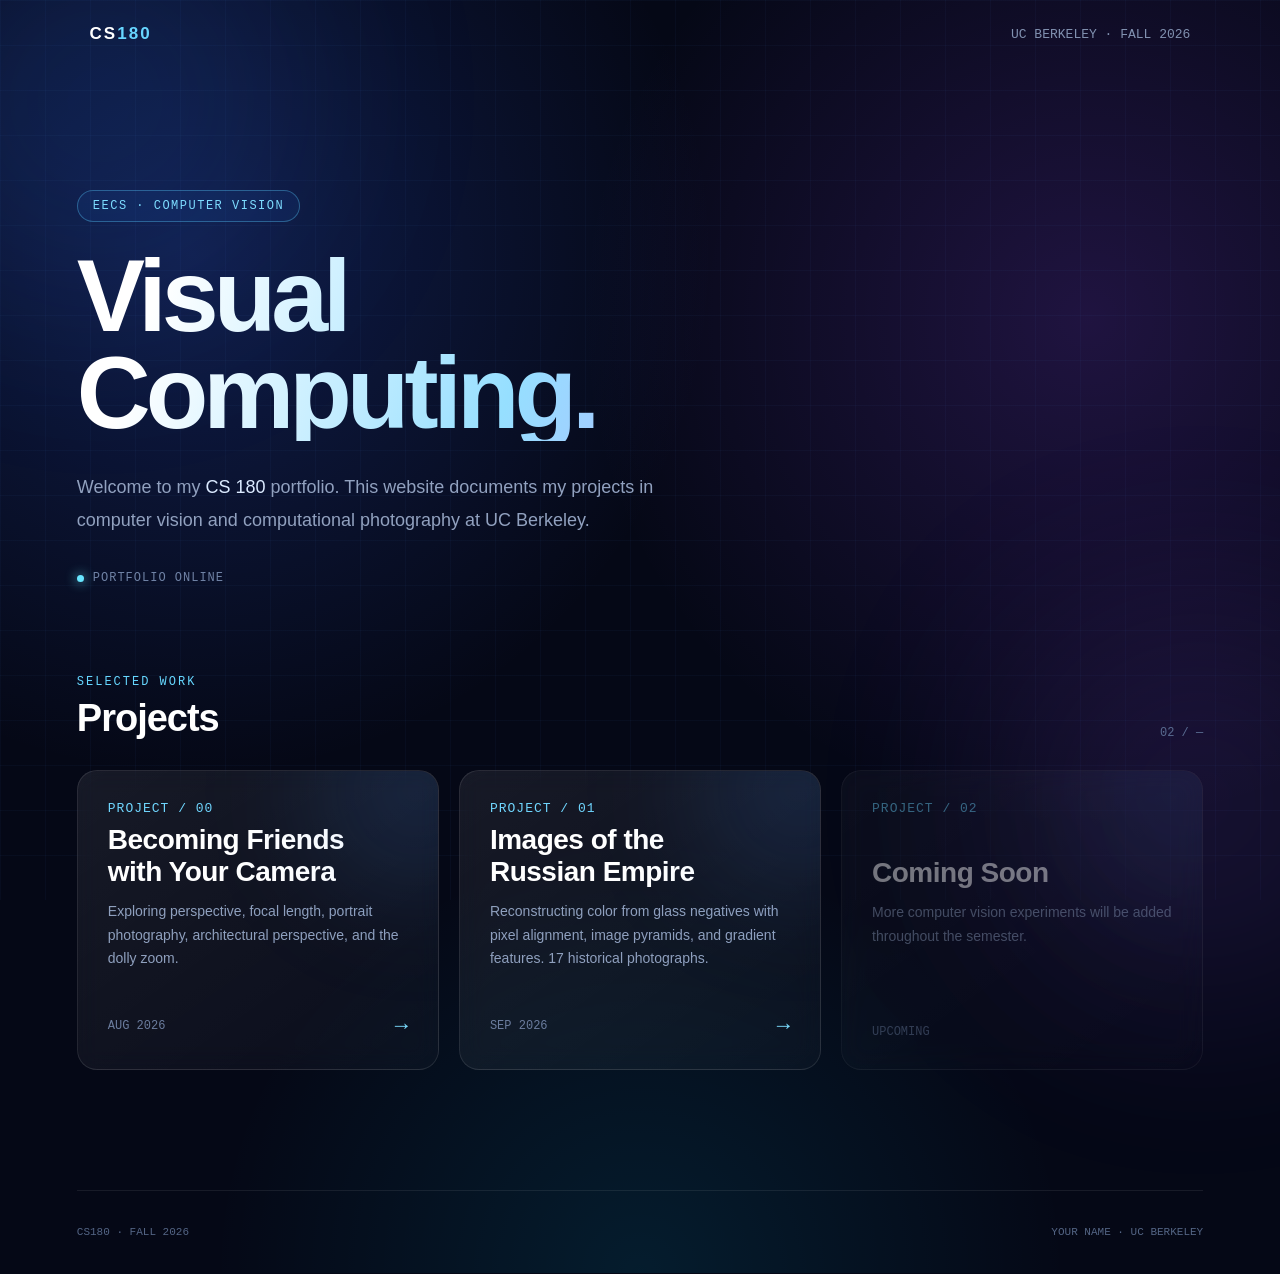
==== commit 42cb66f2: "Publish CS180 Project 1 report and connect portfolio card" ====
--- a/index.html
+++ b/index.html
@@ -657,7 +657,7 @@
             </div>
 
             <div class="section-count">
-                01 / —
+                02 / —
             </div>
 
         </div>
@@ -669,7 +669,7 @@
             <!-- PROJECT 0 -->
 
             <a class="project-card"
-               href="./0/index.html">
+               href="https://2006lqh.github.io/Gorgeous-pixels/0/index.html">
 
                 <div class="project-number">
                     PROJECT / 00
@@ -707,33 +707,15 @@
 
             <!-- FUTURE PROJECT -->
 
-            <div class="project-card coming-soon">
-
-                <div class="project-number">
-                    PROJECT / 01
+            <a class="project-card" href="./1/index.html">
+                <div class="project-number">PROJECT / 01</div>
+                <div class="project-content">
+                    <h3>Images of the<br>Russian Empire</h3>
+                    <p>Reconstructing color from glass negatives with pixel alignment,
+                    image pyramids, and gradient features. 17 historical photographs.</p>
                 </div>
-
-                <div class="project-content">
-
-                    <h3>
-                        Coming Soon
-                    </h3>
-
-                    <p>
-                        The next CS 180 project will appear here.
-                    </p>
-
-                </div>
-
-                <div class="project-footer">
-
-                    <span>
-                        UPCOMING
-                    </span>
-
-                </div>
-
-            </div>
+                <div class="project-footer"><span>SEP 2026</span><span class="arrow">→</span></div>
+            </a>
 
 
             <!-- FUTURE PROJECT -->
@@ -792,3 +774,4 @@
 </body>
 
 </html>
+
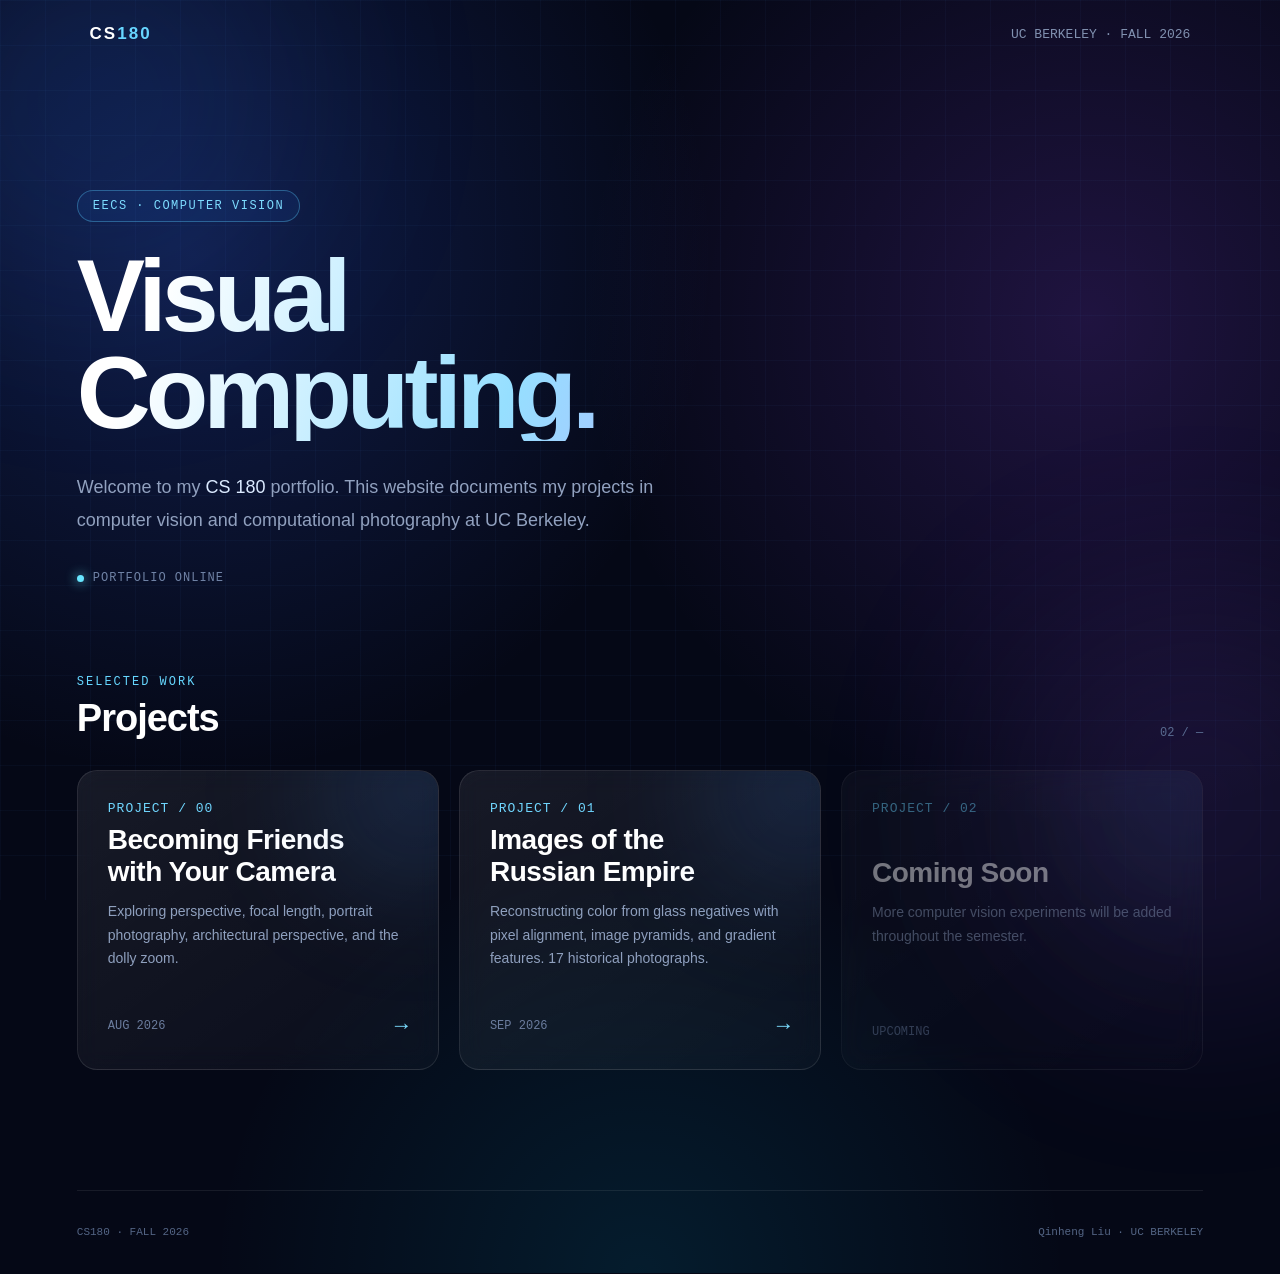
==== commit e5f3fed6: "Set portfolio owner to Qinheng Liu in homepage and project report" ====
--- a/index.html
+++ b/index.html
@@ -765,7 +765,7 @@
         </span>
 
         <span>
-            YOUR NAME · UC BERKELEY
+            Qinheng Liu · UC BERKELEY
         </span>
 
     </footer>
